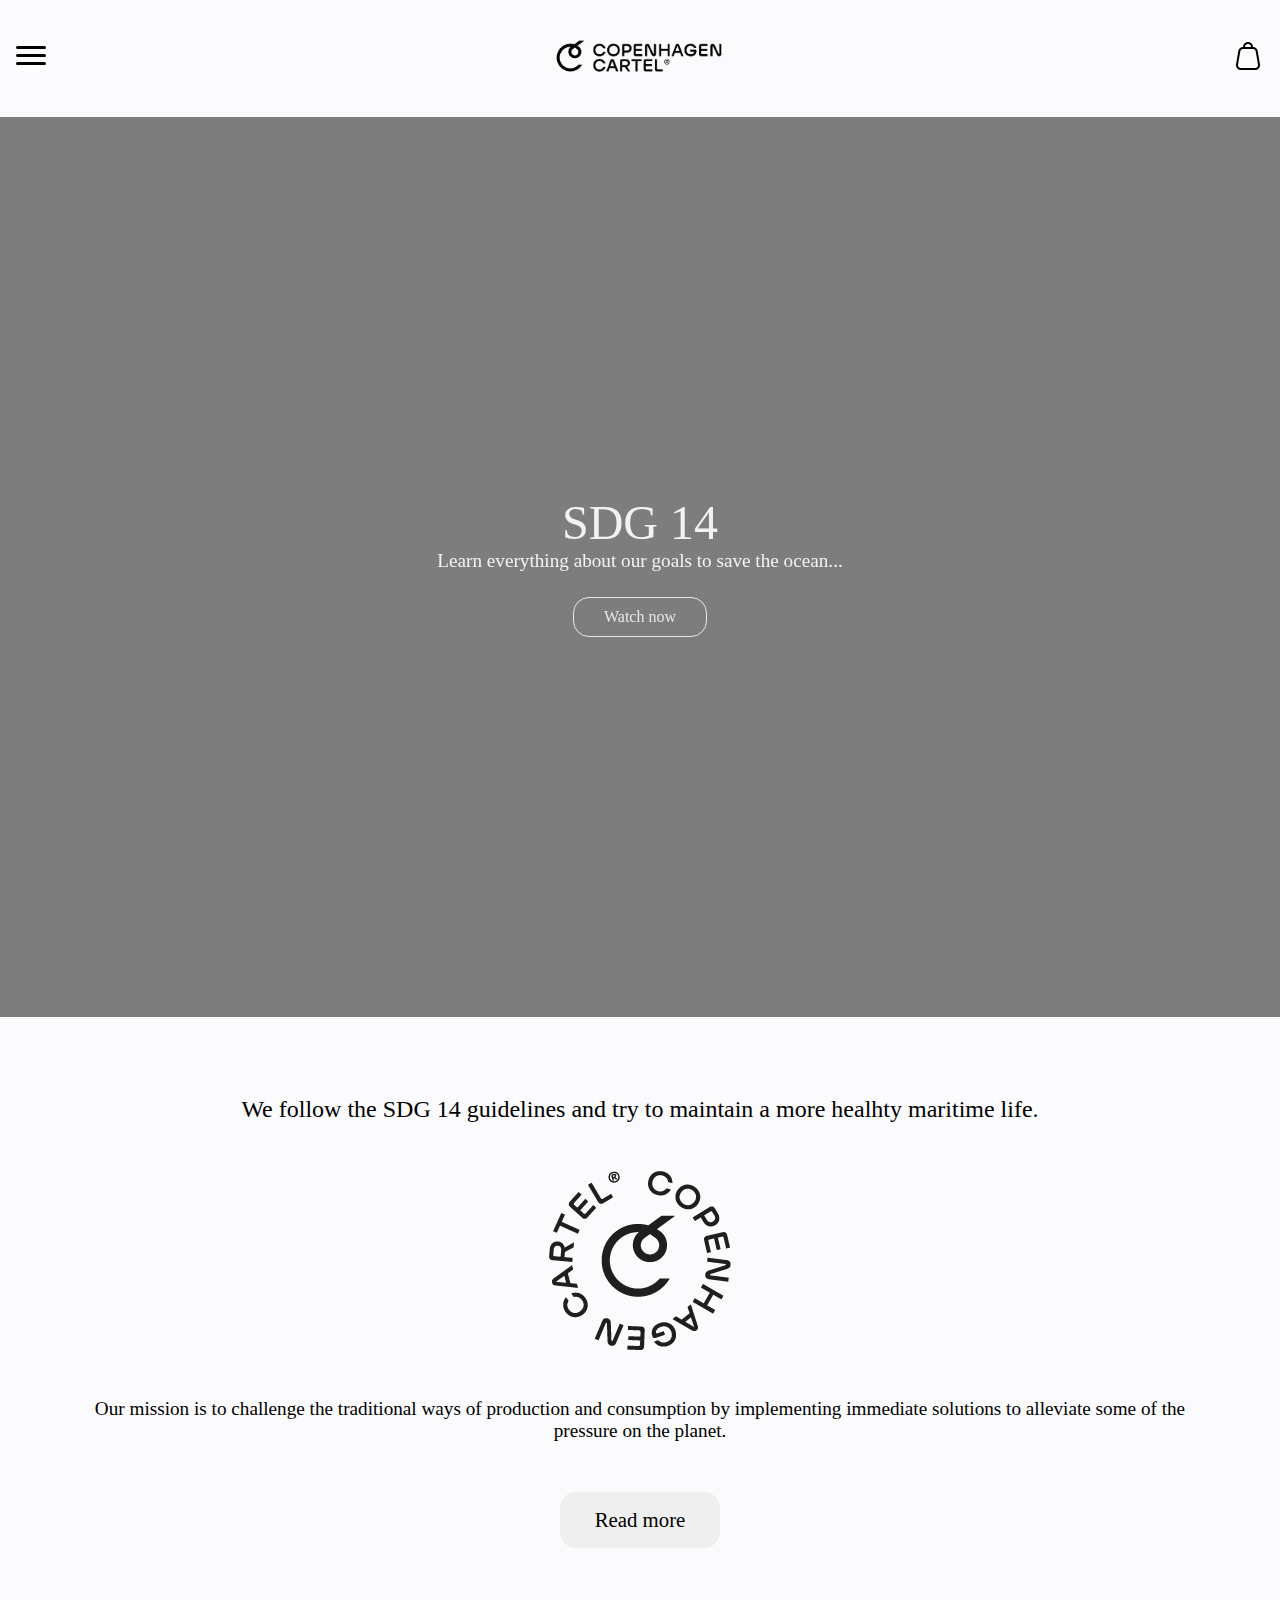
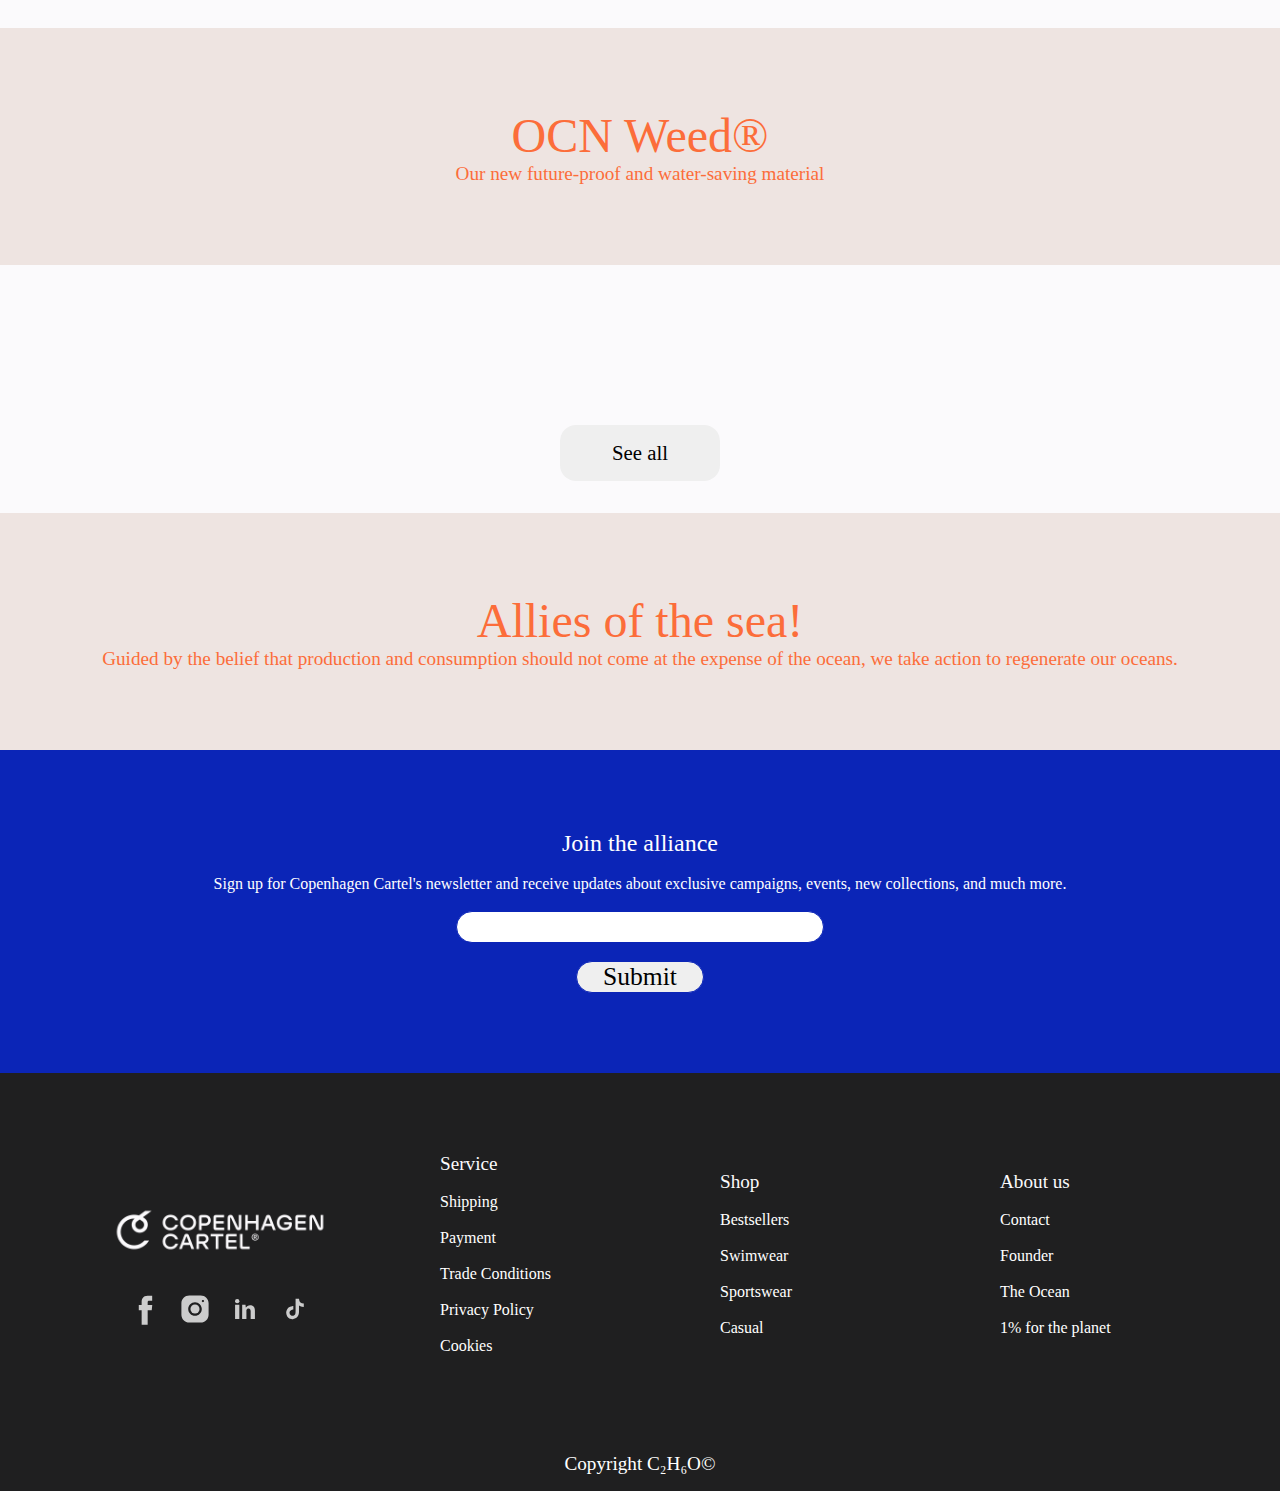
==== index.html @ 1cf54e75 "First commit, welcome back" ====
<!DOCTYPE html>
<html lang="en">

<head>
    <meta charset="UTF-8">
    <meta http-equiv="X-UA-Compatible" content="IE=edge">
    <meta name="viewport" content="width=device-width, initial-scale=1.0">
    <link rel="stylesheet" href="stylesheet.css">
    <link rel="icon" href="assets/CC_logo_round_InkBlack.png">
    <title>Copenhagen Cartel / Campaign</title>
</head>

<body>

    <header class="header">
        <section>
            <nav role="navigation">
                <div id="menuToggle"> <input id="burgermenu" type="checkbox" /> <input type="checkbox"
                        id="burgermenu" />
                    <span></span>
                    <span></span> <span></span>
                    <ul class="menu">
                        <div class="wrap-collabsible menu-heading"> <input id="collapsible1" class="toggle"
                                type="checkbox" /> <label for="collapsible1" class="lbl-toggle">Swimwear</label>
                            <div class="collapsible-content">
                                <div class="content-inner"> <a class="menu-subing" href="">
                                        <li>Categories</li>
                                    </a> <a class="menu-subing" href="">
                                        <li>Collections</li>
                                    </a>
                                </div>
                            </div>
                        </div>
                        <div class="wrap-collabsible menu-heading"> <input id="collapsible2" class="toggle"
                                type="checkbox" /> <label for="collapsible2" class="lbl-toggle">Sportswear</label>
                            <div class="collapsible-content">
                                <div class="content-inner"> <a class="menu-subing" href="">
                                        <li>Categories</li>
                                    </a> <a class="menu-subing" href="">
                                        <li>Collections</li>
                                    </a> </div>
                            </div>
                        </div>
                        <div class="wrap-collabsible menu-heading"> <input id="collapsible3" class="toggle"
                                type="checkbox" /> <label for="collapsible3" class="lbl-toggle">About Us</label>
                            <div class="collapsible-content">
                                <div class="content-inner"> <a class="menu-subing" href="">
                                        <li>Categories</li>
                                    </a> <a class="menu-subing" href="">
                                        <li>Collections</li>
                                    </a> </div>
                            </div>
                        </div>
                        <div class="wrap-collabsible menu-heading"> <input id="collapsible4" class="toggle"
                                type="checkbox" /> <label for="collapsible4" class="lbl-toggle">Responsibility</label>
                            <div class="collapsible-content">
                                <div class="content-inner"> <a class="menu-subing" href="">
                                        <li>Categories</li>
                                    </a> <a class="menu-subing" href="">
                                        <li>Collections</li>
                                    </a> </div>
                            </div>
                        </div>
                    </ul>
                </div>
            </nav>
        </section>
        <section>
            <a href="index.html" class="logo"> <img src="assets/CC_horizontal_Logo@2x.png" alt="xd" /></a>
        </section>
        <section>
            <a href="index.html" class="cart"> <img src="assets/cart.png" alt="xd" /></a>
        </section>
    </header>


    <main>
        <section class="showcase">
            <div class="video-container">
                <video src="assets/vid-trim.mp4" autoplay muted loop></video>
            </div>
            <div class="content">
                <h1>SDG 14</h1>
                <h3>Learn everything about our goals to save the ocean...</h3>
                <a target="_blank" href="https://www.youtube.com/watch?v=trytLAUUUfE&ab_channel=GabrielKrawietz"
                    class="btn">Watch
                    now</a>
            </div>
        </section>



        <section class="intro-text">
            <h2>We follow the SDG 14 guidelines and try to maintain a more healhty maritime life.</h2>
            <img src="assets/CC_logo_round_InkBlack.png" alt="">
            <h3>Our mission is to challenge the traditional ways of production and consumption by implementing
                immediate
                solutions to alleviate some of the pressure on the planet. </h3>
            <br>
            <a href=""><button>Read more</button></a>
        </section>

        <section class="ocean-weed">
            <h1>OCN Weed®</h1>
            <h3>Our new future-proof and water-saving material</h3>
        </section>

        <section class="product-feed">
            <template>
                <a class="goto" href="">
                    <div class="product">
                        <h2></h2>
                        <h3></h3>
                        <br>
                        <img src="" alt="">
                        <br>
                        <h3>Price:</h3>
                        <p class="price"></p>
                        <br>
                        <h3>Color:</h3>
                        <p class="colors"></p>
                        <br>
                        <h3>Stock:</h3>
                        <p class="stock"></p>
                        <br>
                        <p class="details"></p>
                        <br>
                    </div>
                </a>
            </template>
        </section>

        <section class="goto-product-list">
            <a href="product-list.html"><button>See all</button></a>
        </section>

        <section class="statement">
            <h1>Allies of the sea!</h1>
            <h3>Guided by the belief that production and consumption should not come at the expense of the ocean, we
                take
                action to regenerate our oceans.</h3>
        </section>

        <!-- <section class="testimonies">
            <div>
                <h3>Slow down</h3>
                <br>
                <p>When you move, shop and spend too fast, you end up buying things you don't really need. But not this
                    year! You have the whole month to shop with a 20% discount, so you have time to think about what you
                    buy.</p>
            </div>
            <div>
                <h3>Avoid abundance</h3>
                <br>
                <p>To further minimize your risk of unnecessary purchases and to prevent excess products from ending up
                    in landfills, we've limited the number of styles you can buy during Slowvember.</p>
            </div>
            <div>
                <h3>Give back</h3>
                <br>
                <p>As always, you save a baby sea turtle every time you buy one of our products. At Copenhagen Cartel,
                    we slow down and give back 365 days a year - read more about how we do it here.</p>
            </div>
        </section> -->



        <section class="newsletter-signup">
            <h2>Join the alliance</h2>
            <br>
            <p>Sign up for Copenhagen Cartel's newsletter and receive updates
                about exclusive campaigns, events, new collections, and much more.</p>
            <br>
            <form action="">
                <input type="email" id="email" name="email">
                <br>
                <br>
                <input type="submit">
            </form>
        </section>



    </main>



    <footer>
        <section class="first-footer">
            <div class="footer-logo">
                <img src="assets/CC_logo_horizontal_FoamWhite@2x.png" alt="">
            </div>
            <div class="social-footer">
                <div class="footer-social-link">
                    <a href=""> <img src="assets/facebook-logo.svg" alt="xd"></a>
                    <a href=""><img src="assets/instagram-logo.svg" alt="xd"> </a>
                    <a href=""> <img src="assets/linkedin-logo.svg" alt="xd"> </a>
                    <a href=""> <img src="assets/tik-tok-logo.svg" alt="xd"></a>
                </div>
            </div>
        </section>
        <section class="footer-menu">
            <h3>Service</h3>
            <a href="product-list.html">
                <p>Shipping</p>
            </a>
            <a href="">
                <p>Payment</p>
            </a>
            <a href="">
                <p>Trade Conditions</p>
            </a>
            <a href="">
                <p>Privacy Policy</p>
            </a>
            <a href="">
                <p>Cookies</p>
            </a>
        </section>
        <section class="footer-menu">
            <h3>Shop</h3>
            <a href="">
                <p>Bestsellers</p>
            </a>
            <a href="">
                <p>Swimwear</p>
            </a>

            <a href="">
                <p>Sportswear</p>
            </a>
            <a href="">
                <p>Casual</p>
            </a>
        </section>
        <section class="footer-menu">
            <h3>About us</h3>
            <a href="">
                <p>Contact</p>
            </a>
            <a href="">
                <p>Founder</p>
            </a>
            <a href="">
                <p>The Ocean</p>
            </a>
            <a href="">
                <p>1% for the planet</p>
            </a>
        </section>
    </footer>

    <h3 class="copyright">Copyright C₂H₆O©</h3>

</body>
<script src="index.js"></script>

</html>
---- stylesheet.css ----
* {
  margin: 0;
  box-sizing: border-box;
  font-family: "satoshi";
  font-weight: 400;
  font-style: normal;
}

.copyright {
  text-align: center;
  background-color: #1f1f20;
  color: #ffffff;
  padding-bottom: 1rem;
}

body {
  background-color: #fbfafc;
}

h1 {
  font-family: "brice";
  font-size: 3rem;
}

h2 {
  font-family: "brice";
  font-size: 1.5rem;
}

h3 {
  font-family: "satoshi";
  font-size: 1.2rem;
}

p {
  font-family: "satoshi";
  font-size: 1rem;
}

/* Full Screen Video */

.showcase {
  height: 100vh;
  display: flex;
  align-items: center;
  justify-content: center;
  text-align: center;
  color: #ffffff;
}

.video-container {
  position: absolute;
  top: 13%;
  left: 0;
  width: 100%;
  height: 100%;
  overflow: hidden;
}

.video-container video {
  min-width: 100%;
  min-height: 100%;
  position: absolute;
  top: 50%;
  left: 50%;
  transform: translate(-50%, -50%);
  object-fit: cover;
}

.video-container:after {
  content: "";
  z-index: 10;
  height: 100%;
  width: 100%;
  top: 0;
  left: 0;
  background: rgba(0, 0, 0, 0.5);
  position: absolute;
}

.content {
  z-index: 15;
  padding: 2rem;
  opacity: 0.9;
}

.btn {
  display: inline-block;
  padding: 10px 30px;
  background: var(--primary-color);
  color: #ffffff;
  border-radius: 1rem;
  border: solid #fff 1px;
  margin-top: 25px;
  opacity: 0.9;
}

.btn:hover {
  scale: 1.01;
}

/* General CSS */

.intro-text {
  padding: 5rem;
  display: flex;
  flex-direction: column;
  justify-content: center;
  align-items: center;
  text-align: center;
}

.intro-text a {
  padding-top: 2rem;
}

footer {
  padding: 5rem;
  background-color: #1f1f20;
  color: #fbfafc;
  display: grid;
  grid-template-columns: repeat(4, 1fr);
  align-items: center;
}

.footer-menu {
  padding-left: 5rem;
}

.footer-menu a {
  padding: 0.1rem;
  color: #ffffff;
}

.footer-menu a:hover {
  color: #fc6d3a;
}

@media screen and (max-width: 1000px) {
  footer {
    grid-template-columns: repeat(1, 1fr);
    text-align: center;
  }
  .footer-menu {
    padding-left: 0rem;
  }
}

footer .footer-logo img {
  max-height: 100px;
}

.first-footer {
  text-align: center;
}

.footer-social-link {
  display: flex;
  justify-content: center;
  align-items: center;
  padding-bottom: 0.5rem;
}

.footer-social-link a img {
  height: 50px;
  padding: 0.5rem;
  filter: brightness(0) invert(0.8);
}

.footer-social-link a img:hover {
  height: 50px;
  padding: 0.5rem;
  filter: brightness(0) invert(1);
}

.ocean-weed {
  text-align: center;
  background-color: #eee4e1;
  color: #fc6d3a;
  padding: 5rem;
}

.statement {
  color: #fc6d3a;
  background-color: #eee4e1;
  padding: 5rem;
  text-align: center;
}

.testimonies {
  display: grid;
  grid-template-columns: repeat(3, 1fr);
  grid-gap: 2rem;
  padding: 2rem;
  padding-bottom: 3rem;
}
.testimonies div {
  padding: 5rem;
  text-align: center;
  background-color: #d7e4f2;
  color: #1f1f20;
}

@media screen and (max-width: 1000px) {
  .testimonies {
    display: grid;
    grid-template-columns: repeat(1, 1fr);
    grid-gap: 2rem;
    padding: 2rem;
  }
  .testimonies div {
    padding: 4rem;
    text-align: center;
    background-color: #d7e4f2;
    color: #1f1f20;
  }
}

.newsletter-signup {
  display: flex;
  flex-direction: column;
  justify-content: center;
  align-items: center;
  text-align: center;
  background-color: #0b25b7;
  color: #ffffff;
  padding: 5rem;
}

.newsletter-signup form input {
  justify-content: center;
  align-items: center;
  font-family: "satoshi";
  padding: 0 1.6rem;
  border: 0.1rem solid #0b25b7;
  border-radius: 1rem;
  margin: 0;
  font-size: 1.6rem;
  outline: none;
}

.product-feed {
  background-color: #fbfafc;
  display: grid;
  justify-content: center;
  grid-gap: 2rem;
  padding: 5rem;
  grid-template-columns: repeat(auto-fit, minmax(22em, 1fr));
}

.product {
  display: flex;
  flex-direction: column;
  justify-content: center;
  align-items: center;
  text-align: center;
  padding: 2rem;
  background-color: #eee4e1;
  border-radius: 1rem;
  color: #fc6d3a;
}

.product-single {
  display: grid;
  justify-content: center;
  align-items: center;
  grid-template-columns: repeat(2, 1fr);
  grid-gap: 2rem;
  padding: 2rem;
  background-color: #eee4e1;
  border-radius: 1rem;
  color: #fc6d3a;
}

.product-single img {
  border-radius: 0.5rem;
  max-width: 30rem;
}

.product-single .details {
  max-width: 55%;
}

@media screen and (max-width: 1200px) {
  .product-single {
    display: grid;
    justify-content: center;
    align-items: center;
    justify-content: center;
    align-items: center;
    text-align: center;
    grid-template-columns: repeat(1, 1fr);
    padding: 2rem;
    background-color: #eee4e1;
    border-radius: 1rem;
    color: #fc6d3a;
  }
  .product-single .details {
    max-width: 100%;
  }
}

.product img {
  border-radius: 0.5rem;
  max-width: 15rem;
}

.goto:hover {
  opacity: 0.8;
  transition: 0.5s;
}

.goto-product-list {
  display: flex;
  justify-content: center;
  align-items: center;
  padding-bottom: 2rem;
}

button {
  padding: 1rem;
  width: 10rem;
  font-size: 1.3rem;
  display: inline-flex;
  justify-content: center;
  align-items: center;
  cursor: pointer;
  text-decoration: none;
  border: none;
  border-radius: 1rem;
}

input {
  cursor: pointer;
}

a {
  text-decoration: none;
}

button:hover {
  background-color: #fc6d3a;
}

/* Header */

.header {
  display: flex;
  flex-direction: row;
  justify-content: space-between;
  align-items: center;
  width: 100%;
  background-color: #fbfafc;
  z-index: 5;
  padding: 1rem;
}
.header .logo {
  z-index: 5;
}
.header .logo img {
  max-height: 5em;
}
.header .cart {
  z-index: 5;
}
.header .cart img {
  max-height: 2em;
}

#menuToggle {
  display: block;
}
#menuToggle a {
  text-decoration: none;
  color: black;
  transition: color 0.2s ease;
}
#menuToggle input {
  display: block;
  width: 30px;
  height: 25px;
  position: absolute;
  cursor: pointer;
  opacity: 0;
  z-index: 100;
}
#menuToggle span {
  display: block;
  width: 30px;
  height: 3px;
  margin-bottom: 5px;
  position: relative;
  background: black;
  border-radius: 3px;
  z-index: 100;
  transform-origin: 4px 0px;
  transition: transform 0.5s cubic-bezier(0.77, 0.2, 0.05, 1);
}
#menuToggle span:first-child {
  transform-origin: 0% 0%;
}
#menuToggle span:nth-last-child(2) {
  transform-origin: 0% 100%;
}
#menuToggle input:checked ~ span {
  opacity: 1;
  transform: rotate(45deg) translate(-2px, -1px);
  background: #000000;
}
#menuToggle input:checked ~ span:nth-last-child(3) {
  opacity: 0;
  transform: rotate(0deg) scale(0.2, 0.2);
}
#menuToggle input:checked ~ span:nth-last-child(2) {
  transform: rotate(-45deg) translate(0, -1px);
}
.menu {
  position: absolute;
  width: 110vw;
  min-height: 500%;
  margin: -150px 0 0 -50px;
  padding: 2rem;
  padding-top: 10rem;
  background: #fbfafc;
  list-style-type: none;
  transform-origin: 0% 0%;
  transform: translate(-100%, 0);
  transition: transform 0.5s ease-in-out;
  z-index: 20;
}
@media screen and (max-width: 800px) {
  .menu {
    position: absolute;
    width: 110vw;
    min-height: 500%;
    margin: -130px 0 0 -50px;
    padding: 2rem;
    padding-top: 10rem;
    background: #fbfafc;
    list-style-type: none;
    transform-origin: 0% 0%;
    transform: translate(-100%, 0);
    transition: transform 0.5s ease-in-out;
    z-index: 20;
  }
}
.menu .menu-heading {
  font-size: 1em;
  padding-bottom: 1em;
}
.menu .menu-subing {
  font-size: 1em;
}
.menu .menu-subing li {
  padding: 1em;
  font-size: 1em;
}
.menu .menu-subing li:hover {
  transition: transform 200ms ease-in;
  transform: translateY(-2px);
  cursor: pointer;
  color: #fc6d3a;
}
#menuToggle input:checked ~ ul {
  transform: none;
}

/* Collapsible menu point  */
input[type="checkbox"] {
  display: none;
}
.wrap-collabsible {
  margin: 1rem 1rem;
}
.lbl-toggle {
  display: block;
  padding: 0.5rem;
  cursor: pointer;
  transition: all 0.5s ease-in-out;
}
.lbl-toggle::before {
  content: " ";
  display: inline-block;
  border-top: 5px solid transparent;
  border-bottom: 5px solid transparent;
  border-left: 5px solid currentColor;
  vertical-align: middle;
  margin-right: 1rem;
  transform: translateY(-2px);
  transition: transform 0.2s ease-out;
}
.toggle:checked + .lbl-toggle::before {
  transform: rotate(90deg) translateX(-3px);
}
.collapsible-content {
  max-height: 0px;
  overflow: hidden;
  transition: max-height 0.25s ease-in-out;
}
.toggle:checked + .lbl-toggle + .collapsible-content {
  max-height: 100vh;
}
.toggle:checked + .lbl-toggle {
  border-bottom-right-radius: 0;
  border-bottom-left-radius: 0;
}
.collapsible-content p {
  margin-bottom: 0;
}
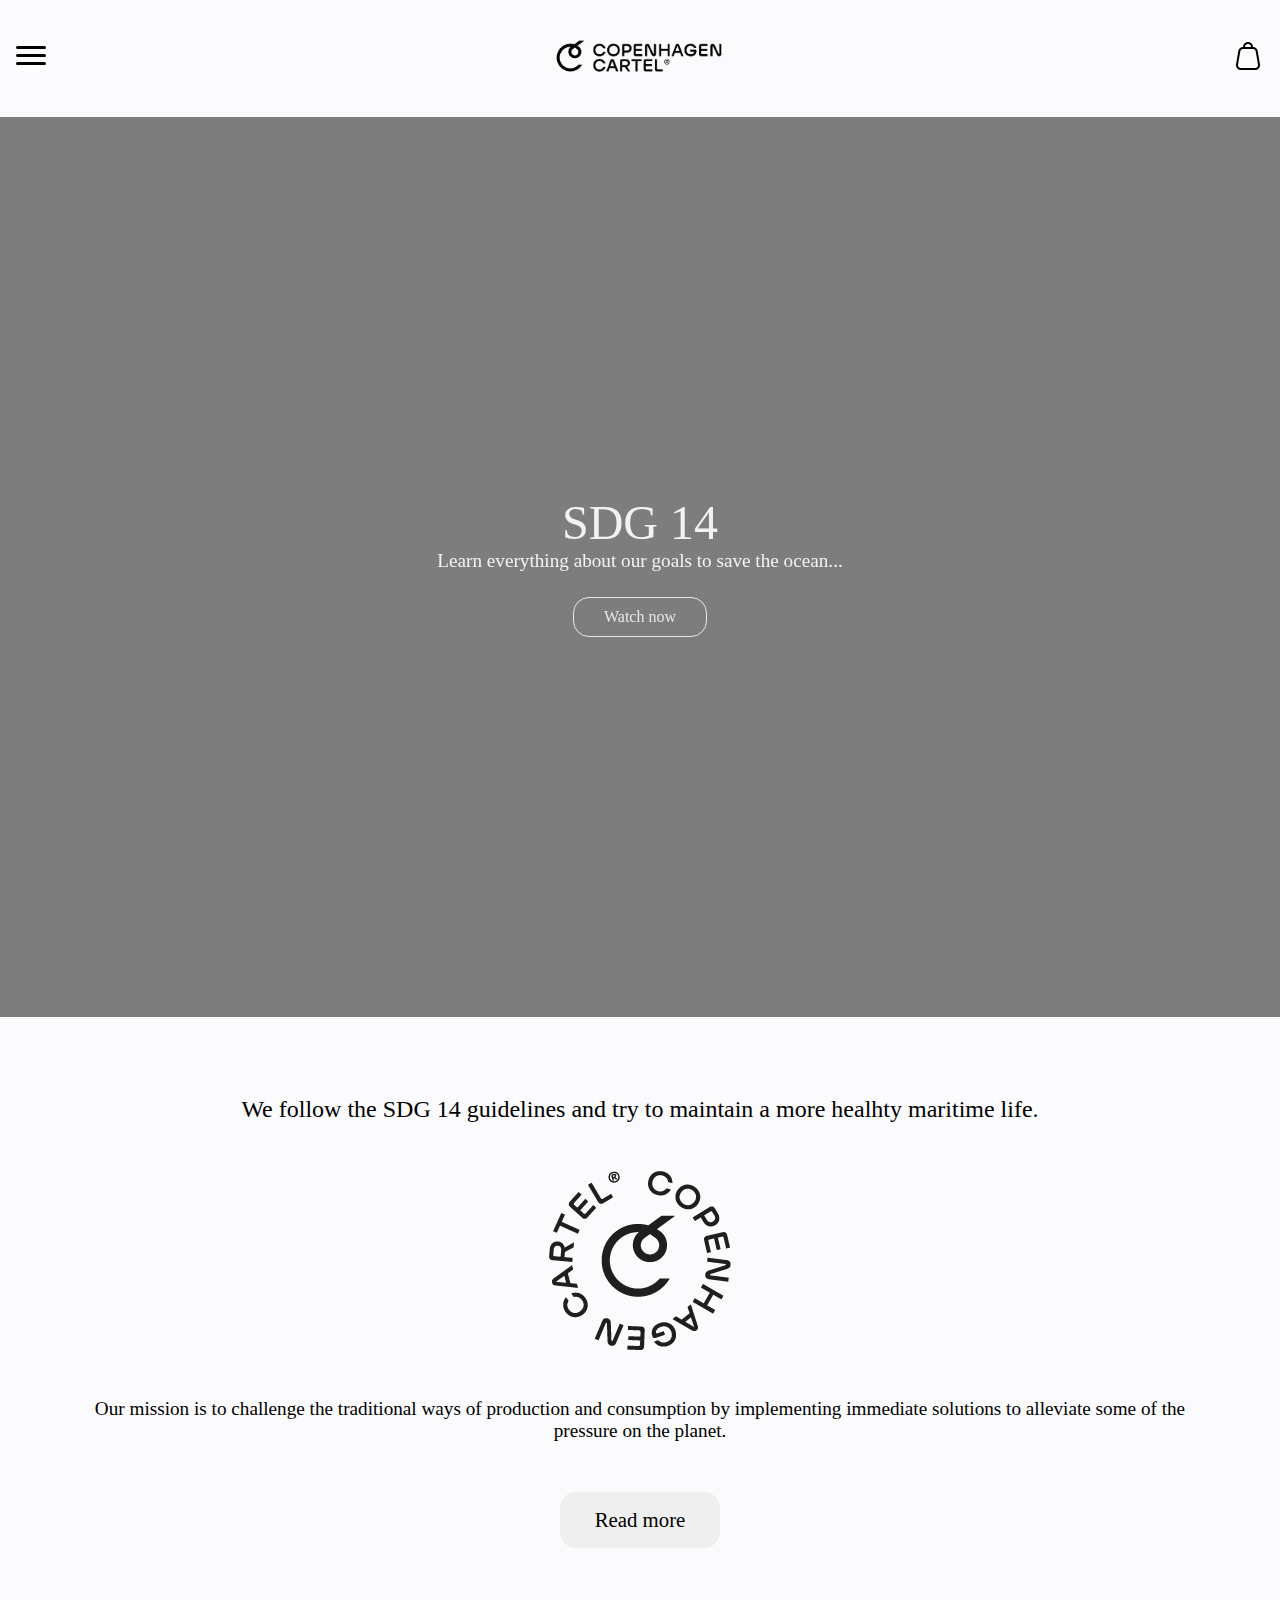
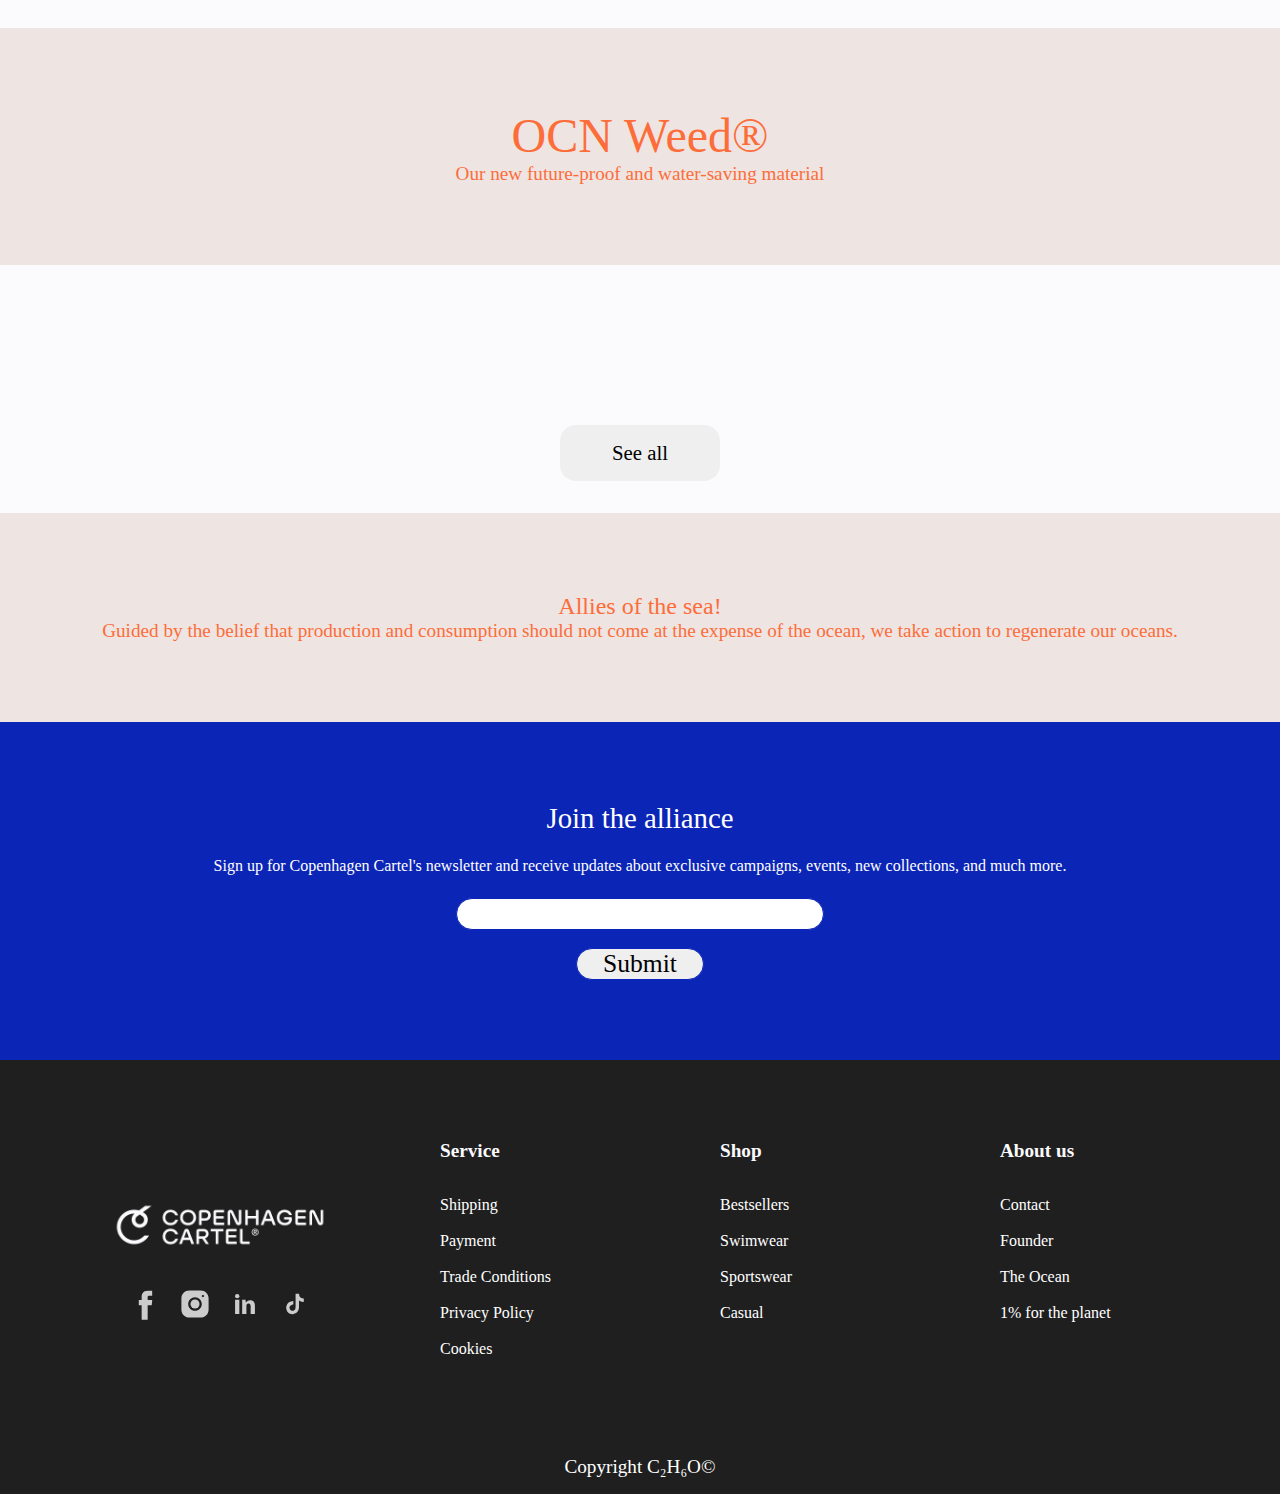
==== commit 026de71f: "newsletter-signup section styling" ====
--- a/index.html
+++ b/index.html
@@ -1,147 +1,173 @@
 <!DOCTYPE html>
 <html lang="en">
-
-<head>
-    <meta charset="UTF-8">
-    <meta http-equiv="X-UA-Compatible" content="IE=edge">
-    <meta name="viewport" content="width=device-width, initial-scale=1.0">
-    <link rel="stylesheet" href="stylesheet.css">
-    <link rel="icon" href="assets/CC_logo_round_InkBlack.png">
+  <head>
+    <meta charset="UTF-8" />
+    <meta http-equiv="X-UA-Compatible" content="IE=edge" />
+    <meta name="viewport" content="width=device-width, initial-scale=1.0" />
+    <link rel="stylesheet" href="stylesheet.css" />
+    <link rel="icon" href="assets/CC_logo_round_InkBlack.png" />
     <title>Copenhagen Cartel / Campaign</title>
-</head>
-
-<body>
-
+  </head>
+
+  <body>
     <header class="header">
-        <section>
-            <nav role="navigation">
-                <div id="menuToggle"> <input id="burgermenu" type="checkbox" /> <input type="checkbox"
-                        id="burgermenu" />
-                    <span></span>
-                    <span></span> <span></span>
-                    <ul class="menu">
-                        <div class="wrap-collabsible menu-heading"> <input id="collapsible1" class="toggle"
-                                type="checkbox" /> <label for="collapsible1" class="lbl-toggle">Swimwear</label>
-                            <div class="collapsible-content">
-                                <div class="content-inner"> <a class="menu-subing" href="">
-                                        <li>Categories</li>
-                                    </a> <a class="menu-subing" href="">
-                                        <li>Collections</li>
-                                    </a>
-                                </div>
-                            </div>
-                        </div>
-                        <div class="wrap-collabsible menu-heading"> <input id="collapsible2" class="toggle"
-                                type="checkbox" /> <label for="collapsible2" class="lbl-toggle">Sportswear</label>
-                            <div class="collapsible-content">
-                                <div class="content-inner"> <a class="menu-subing" href="">
-                                        <li>Categories</li>
-                                    </a> <a class="menu-subing" href="">
-                                        <li>Collections</li>
-                                    </a> </div>
-                            </div>
-                        </div>
-                        <div class="wrap-collabsible menu-heading"> <input id="collapsible3" class="toggle"
-                                type="checkbox" /> <label for="collapsible3" class="lbl-toggle">About Us</label>
-                            <div class="collapsible-content">
-                                <div class="content-inner"> <a class="menu-subing" href="">
-                                        <li>Categories</li>
-                                    </a> <a class="menu-subing" href="">
-                                        <li>Collections</li>
-                                    </a> </div>
-                            </div>
-                        </div>
-                        <div class="wrap-collabsible menu-heading"> <input id="collapsible4" class="toggle"
-                                type="checkbox" /> <label for="collapsible4" class="lbl-toggle">Responsibility</label>
-                            <div class="collapsible-content">
-                                <div class="content-inner"> <a class="menu-subing" href="">
-                                        <li>Categories</li>
-                                    </a> <a class="menu-subing" href="">
-                                        <li>Collections</li>
-                                    </a> </div>
-                            </div>
-                        </div>
-                    </ul>
-                </div>
-            </nav>
-        </section>
-        <section>
-            <a href="index.html" class="logo"> <img src="assets/CC_horizontal_Logo@2x.png" alt="xd" /></a>
-        </section>
-        <section>
-            <a href="index.html" class="cart"> <img src="assets/cart.png" alt="xd" /></a>
-        </section>
+      <section>
+        <nav role="navigation">
+          <div id="menuToggle">
+            <input id="burgermenu" type="checkbox" />
+            <input type="checkbox" id="burgermenu" />
+            <span></span>
+            <span></span> <span></span>
+            <ul class="menu">
+              <div class="wrap-collabsible menu-heading">
+                <input id="collapsible1" class="toggle" type="checkbox" />
+                <label for="collapsible1" class="lbl-toggle">Swimwear</label>
+                <div class="collapsible-content">
+                  <div class="content-inner">
+                    <a class="menu-subing" href="">
+                      <li>Categories</li>
+                    </a>
+                    <a class="menu-subing" href="">
+                      <li>Collections</li>
+                    </a>
+                  </div>
+                </div>
+              </div>
+              <div class="wrap-collabsible menu-heading">
+                <input id="collapsible2" class="toggle" type="checkbox" />
+                <label for="collapsible2" class="lbl-toggle">Sportswear</label>
+                <div class="collapsible-content">
+                  <div class="content-inner">
+                    <a class="menu-subing" href="">
+                      <li>Categories</li>
+                    </a>
+                    <a class="menu-subing" href="">
+                      <li>Collections</li>
+                    </a>
+                  </div>
+                </div>
+              </div>
+              <div class="wrap-collabsible menu-heading">
+                <input id="collapsible3" class="toggle" type="checkbox" />
+                <label for="collapsible3" class="lbl-toggle">About Us</label>
+                <div class="collapsible-content">
+                  <div class="content-inner">
+                    <a class="menu-subing" href="">
+                      <li>Categories</li>
+                    </a>
+                    <a class="menu-subing" href="">
+                      <li>Collections</li>
+                    </a>
+                  </div>
+                </div>
+              </div>
+              <div class="wrap-collabsible menu-heading">
+                <input id="collapsible4" class="toggle" type="checkbox" />
+                <label for="collapsible4" class="lbl-toggle"
+                  >Responsibility</label
+                >
+                <div class="collapsible-content">
+                  <div class="content-inner">
+                    <a class="menu-subing" href="">
+                      <li>Categories</li>
+                    </a>
+                    <a class="menu-subing" href="">
+                      <li>Collections</li>
+                    </a>
+                  </div>
+                </div>
+              </div>
+            </ul>
+          </div>
+        </nav>
+      </section>
+      <section>
+        <a href="index.html" class="logo">
+          <img src="assets/CC_horizontal_Logo@2x.png" alt="xd"
+        /></a>
+      </section>
+      <section>
+        <a href="index.html" class="cart">
+          <img src="assets/cart.png" alt="xd"
+        /></a>
+      </section>
     </header>
 
-
     <main>
-        <section class="showcase">
-            <div class="video-container">
-                <video src="assets/vid-trim.mp4" autoplay muted loop></video>
-            </div>
-            <div class="content">
-                <h1>SDG 14</h1>
-                <h3>Learn everything about our goals to save the ocean...</h3>
-                <a target="_blank" href="https://www.youtube.com/watch?v=trytLAUUUfE&ab_channel=GabrielKrawietz"
-                    class="btn">Watch
-                    now</a>
-            </div>
-        </section>
-
-
-
-        <section class="intro-text">
-            <h2>We follow the SDG 14 guidelines and try to maintain a more healhty maritime life.</h2>
-            <img src="assets/CC_logo_round_InkBlack.png" alt="">
-            <h3>Our mission is to challenge the traditional ways of production and consumption by implementing
-                immediate
-                solutions to alleviate some of the pressure on the planet. </h3>
-            <br>
-            <a href=""><button>Read more</button></a>
-        </section>
-
-        <section class="ocean-weed">
-            <h1>OCN Weed®</h1>
-            <h3>Our new future-proof and water-saving material</h3>
-        </section>
-
-        <section class="product-feed">
-            <template>
-                <a class="goto" href="">
-                    <div class="product">
-                        <h2></h2>
-                        <h3></h3>
-                        <br>
-                        <img src="" alt="">
-                        <br>
-                        <h3>Price:</h3>
-                        <p class="price"></p>
-                        <br>
-                        <h3>Color:</h3>
-                        <p class="colors"></p>
-                        <br>
-                        <h3>Stock:</h3>
-                        <p class="stock"></p>
-                        <br>
-                        <p class="details"></p>
-                        <br>
-                    </div>
-                </a>
-            </template>
-        </section>
-
-        <section class="goto-product-list">
-            <a href="product-list.html"><button>See all</button></a>
-        </section>
-
-        <section class="statement">
-            <h1>Allies of the sea!</h1>
-            <h3>Guided by the belief that production and consumption should not come at the expense of the ocean, we
-                take
-                action to regenerate our oceans.</h3>
-        </section>
-
-        <!-- <section class="testimonies">
+      <section class="showcase">
+        <div class="video-container">
+          <video src="assets/vid-trim.mp4" autoplay muted loop></video>
+        </div>
+        <div class="content">
+          <h1>SDG 14</h1>
+          <h3>Learn everything about our goals to save the ocean...</h3>
+          <a
+            target="_blank"
+            href="https://www.youtube.com/watch?v=trytLAUUUfE&ab_channel=GabrielKrawietz"
+            class="btn"
+            >Watch now</a
+          >
+        </div>
+      </section>
+
+      <section class="intro-text">
+        <h2>
+          We follow the SDG 14 guidelines and try to maintain a more healhty
+          maritime life.
+        </h2>
+        <img src="assets/CC_logo_round_InkBlack.png" alt="" />
+        <h3>
+          Our mission is to challenge the traditional ways of production and
+          consumption by implementing immediate solutions to alleviate some of
+          the pressure on the planet.
+        </h3>
+        <br />
+        <a href=""><button>Read more</button></a>
+      </section>
+
+      <section class="ocean-weed">
+        <h1>OCN Weed®</h1>
+        <h3>Our new future-proof and water-saving material</h3>
+      </section>
+
+      <section class="product-feed">
+        <template>
+          <a class="goto" href="">
+            <div class="product">
+              <h2></h2>
+              <h3></h3>
+              <br />
+              <img src="" alt="" />
+              <br />
+              <h3>Price:</h3>
+              <p class="price"></p>
+              <br />
+              <h3>Color:</h3>
+              <p class="colors"></p>
+              <br />
+              <h3>Stock:</h3>
+              <p class="stock"></p>
+              <br />
+              <p class="details"></p>
+              <br />
+            </div>
+          </a>
+        </template>
+      </section>
+
+      <section class="goto-product-list">
+        <a href="product-list.html"><button>See all</button></a>
+      </section>
+
+      <section class="statement">
+        <h2>Allies of the sea!</h2>
+        <h3>
+          Guided by the belief that production and consumption should not come
+          at the expense of the ocean, we take action to regenerate our oceans.
+        </h3>
+      </section>
+
+      <!-- <section class="testimonies">
             <div>
                 <h3>Slow down</h3>
                 <br>
@@ -163,96 +189,88 @@
             </div>
         </section> -->
 
-
-
-        <section class="newsletter-signup">
-            <h2>Join the alliance</h2>
-            <br>
-            <p>Sign up for Copenhagen Cartel's newsletter and receive updates
-                about exclusive campaigns, events, new collections, and much more.</p>
-            <br>
-            <form action="">
-                <input type="email" id="email" name="email">
-                <br>
-                <br>
-                <input type="submit">
-            </form>
-        </section>
-
-
-
+      <section class="newsletter-signup">
+        <h2>Join the alliance</h2>
+        <p>
+          Sign up for Copenhagen Cartel's newsletter and receive updates about
+          exclusive campaigns, events, new collections, and much more.
+        </p>
+
+        <form action="">
+          <input type="email" id="email" name="email" />
+          <br />
+          <br />
+          <input type="submit" />
+        </form>
+      </section>
     </main>
 
-
-
     <footer>
-        <section class="first-footer">
-            <div class="footer-logo">
-                <img src="assets/CC_logo_horizontal_FoamWhite@2x.png" alt="">
-            </div>
-            <div class="social-footer">
-                <div class="footer-social-link">
-                    <a href=""> <img src="assets/facebook-logo.svg" alt="xd"></a>
-                    <a href=""><img src="assets/instagram-logo.svg" alt="xd"> </a>
-                    <a href=""> <img src="assets/linkedin-logo.svg" alt="xd"> </a>
-                    <a href=""> <img src="assets/tik-tok-logo.svg" alt="xd"></a>
-                </div>
-            </div>
-        </section>
-        <section class="footer-menu">
-            <h3>Service</h3>
-            <a href="product-list.html">
-                <p>Shipping</p>
-            </a>
-            <a href="">
-                <p>Payment</p>
-            </a>
-            <a href="">
-                <p>Trade Conditions</p>
-            </a>
-            <a href="">
-                <p>Privacy Policy</p>
-            </a>
-            <a href="">
-                <p>Cookies</p>
-            </a>
-        </section>
-        <section class="footer-menu">
-            <h3>Shop</h3>
-            <a href="">
-                <p>Bestsellers</p>
-            </a>
-            <a href="">
-                <p>Swimwear</p>
-            </a>
-
-            <a href="">
-                <p>Sportswear</p>
-            </a>
-            <a href="">
-                <p>Casual</p>
-            </a>
-        </section>
-        <section class="footer-menu">
-            <h3>About us</h3>
-            <a href="">
-                <p>Contact</p>
-            </a>
-            <a href="">
-                <p>Founder</p>
-            </a>
-            <a href="">
-                <p>The Ocean</p>
-            </a>
-            <a href="">
-                <p>1% for the planet</p>
-            </a>
-        </section>
+      <section class="first-footer">
+        <div class="footer-logo">
+          <img src="assets/CC_logo_horizontal_FoamWhite@2x.png" alt="" />
+        </div>
+        <div class="social-footer">
+          <div class="footer-social-link">
+            <a href=""> <img src="assets/facebook-logo.svg" alt="xd" /></a>
+            <a href=""><img src="assets/instagram-logo.svg" alt="xd" /> </a>
+            <a href=""> <img src="assets/linkedin-logo.svg" alt="xd" /> </a>
+            <a href=""> <img src="assets/tik-tok-logo.svg" alt="xd" /></a>
+          </div>
+        </div>
+      </section>
+      <section class="footer-menu">
+        <h3>Service</h3>
+        <a href="product-list.html">
+          <p>Shipping</p>
+        </a>
+        <a href="">
+          <p>Payment</p>
+        </a>
+        <a href="">
+          <p>Trade Conditions</p>
+        </a>
+        <a href="">
+          <p>Privacy Policy</p>
+        </a>
+        <a href="">
+          <p>Cookies</p>
+        </a>
+      </section>
+      <section class="footer-menu">
+        <h3>Shop</h3>
+        <a href="">
+          <p>Bestsellers</p>
+        </a>
+        <a href="">
+          <p>Swimwear</p>
+        </a>
+
+        <a href="">
+          <p>Sportswear</p>
+        </a>
+        <a href="">
+          <p>Casual</p>
+        </a>
+      </section>
+      <section class="footer-menu">
+        <h3>About us</h3>
+        <a href="">
+          <p>Contact</p>
+        </a>
+        <a href="">
+          <p>Founder</p>
+        </a>
+        <a href="">
+          <p>The Ocean</p>
+        </a>
+        <a href="">
+          <p>1% for the planet</p>
+        </a>
+      </section>
     </footer>
 
     <h3 class="copyright">Copyright C₂H₆O©</h3>
-
-</body>
-<script src="index.js"></script>
-
-</html>+  </body>
+  <script src="index.js"></script>
+</html>
--- a/stylesheet.css
+++ b/stylesheet.css
@@ -120,7 +120,7 @@
   color: #fbfafc;
   display: grid;
   grid-template-columns: repeat(4, 1fr);
-  align-items: center;
+  align-items: flex-start;
 }
 
 .footer-menu {
@@ -146,12 +146,18 @@
   }
 }
 
+.footer-menu h3 {
+  padding-bottom: 1rem;
+  font-weight: 800;
+}
+
 footer .footer-logo img {
   max-height: 100px;
 }
 
 .first-footer {
   text-align: center;
+  align-self: center;
 }
 
 .footer-social-link {
@@ -225,6 +231,14 @@
   background-color: #0b25b7;
   color: #ffffff;
   padding: 5rem;
+}
+
+.newsletter-signup h2 {
+  font-size: 1.8rem;
+}
+
+.newsletter-signup p {
+  padding: 1.4rem 0;
 }
 
 .newsletter-signup form input {
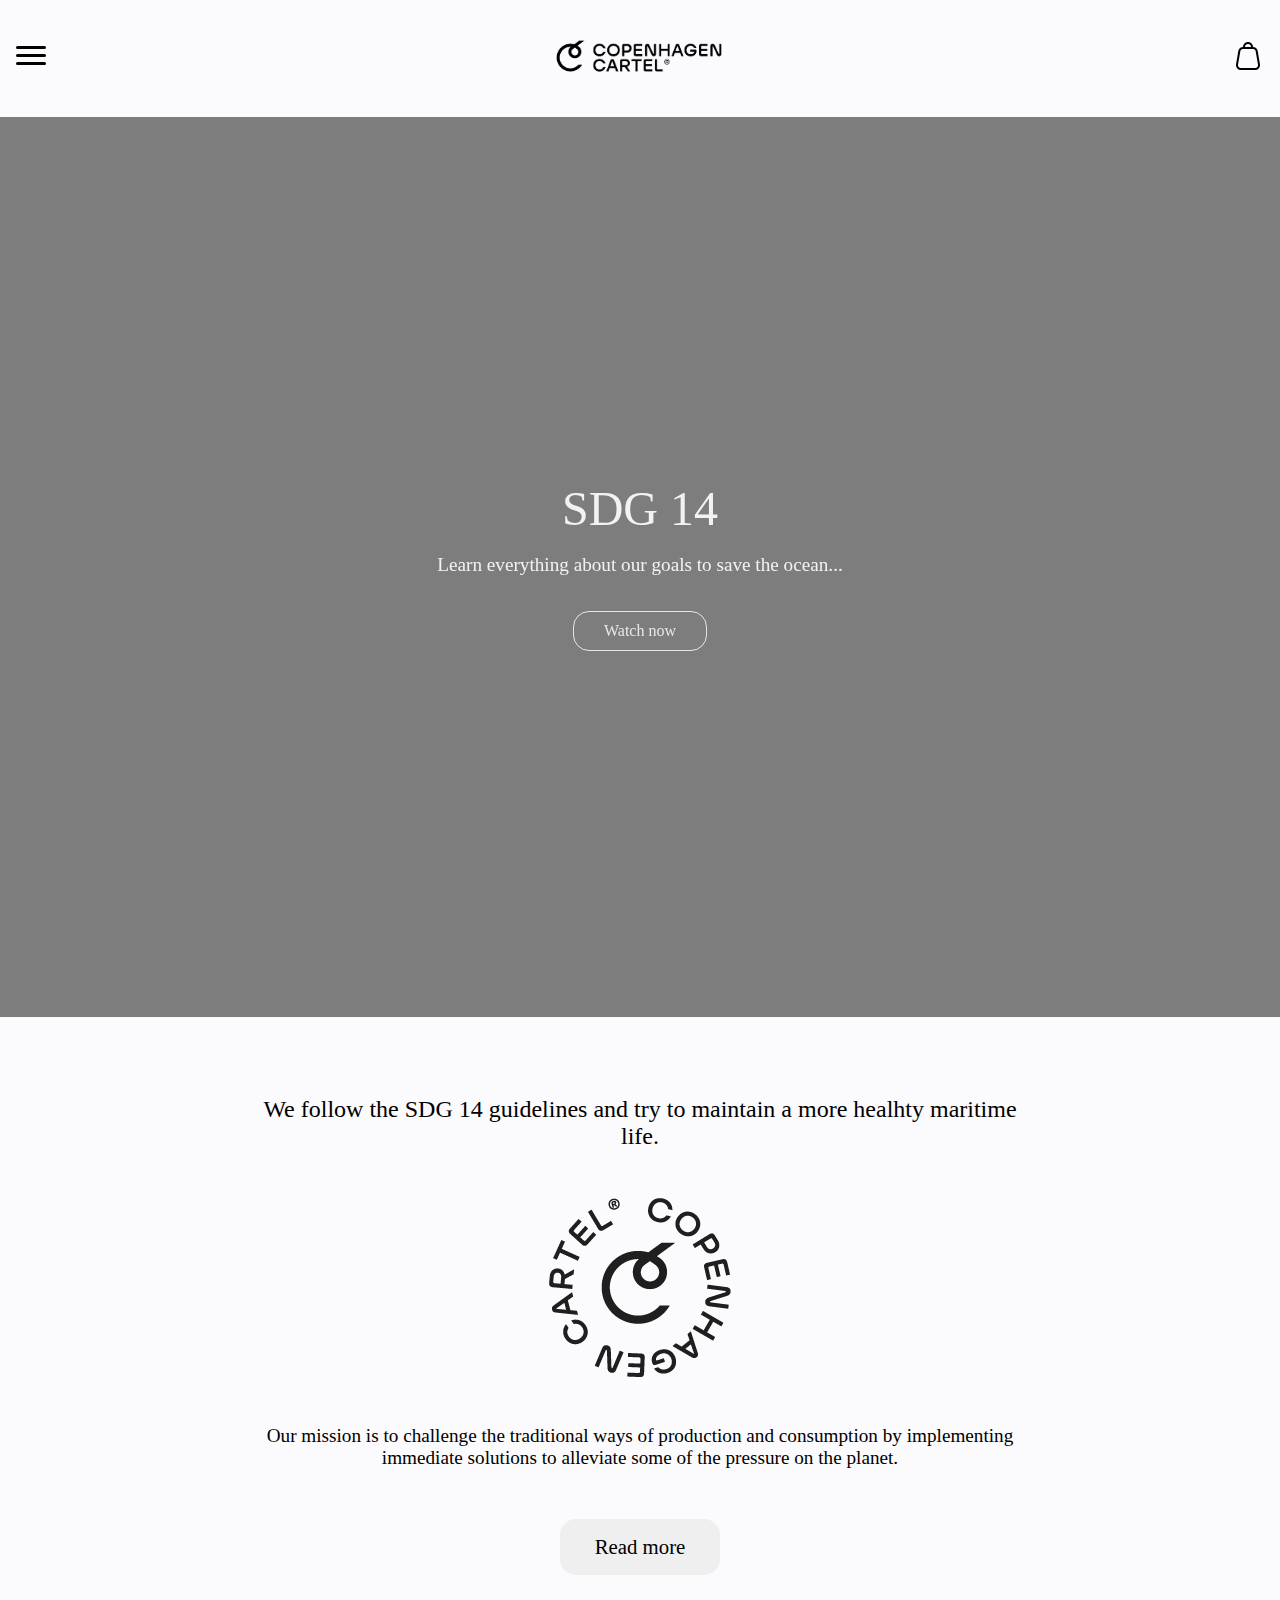
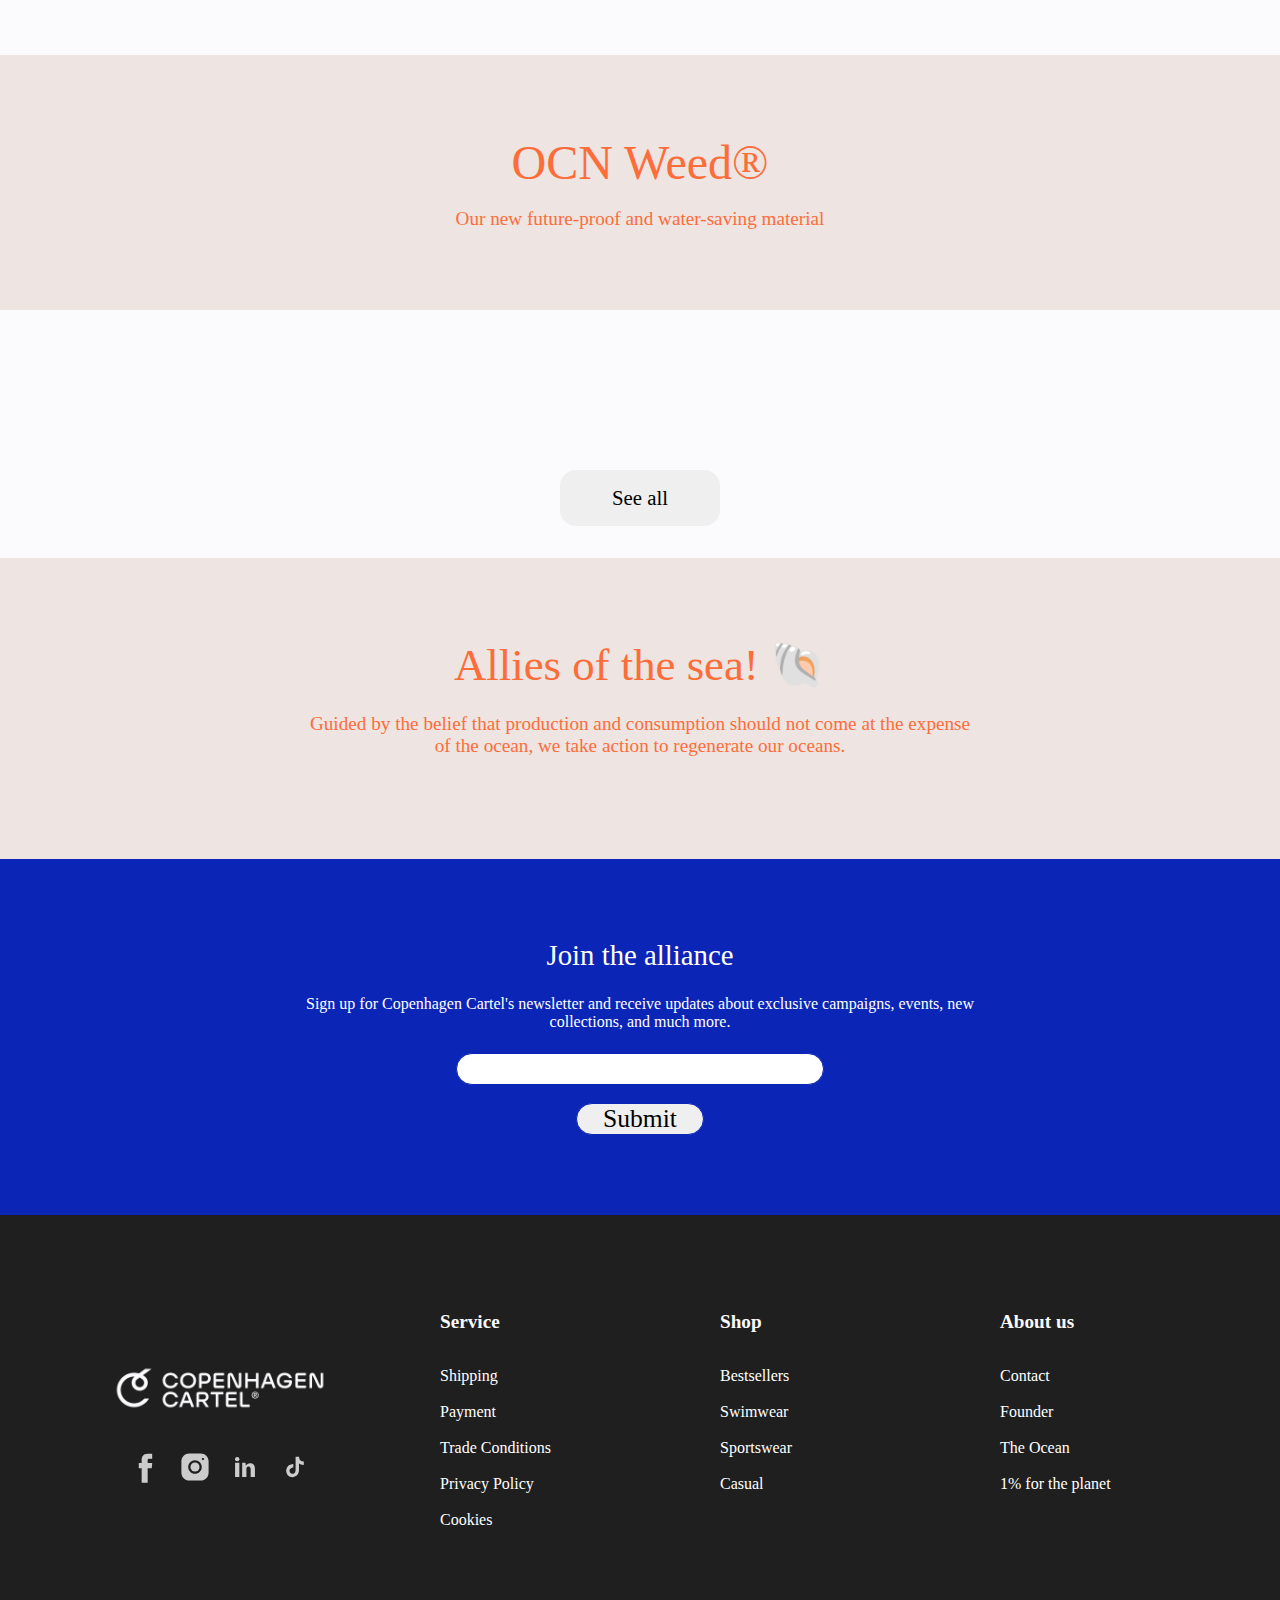
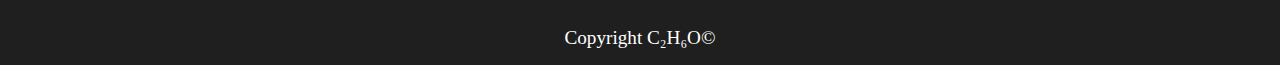
==== commit ae34638c: "styled the item card, some core changes in js" ====
--- a/index.html
+++ b/index.html
@@ -111,12 +111,12 @@
       </section>
 
       <section class="intro-text">
-        <h2>
+        <h2 class="it-style">
           We follow the SDG 14 guidelines and try to maintain a more healhty
           maritime life.
         </h2>
         <img src="assets/CC_logo_round_InkBlack.png" alt="" />
-        <h3>
+        <h3 class="it-style">
           Our mission is to challenge the traditional ways of production and
           consumption by implementing immediate solutions to alleviate some of
           the pressure on the planet.
@@ -134,22 +134,15 @@
         <template>
           <a class="goto" href="">
             <div class="product">
-              <h2></h2>
-              <h3></h3>
-              <br />
+              <h2 class="productname"></h2>
+
               <img src="" alt="" />
-              <br />
-              <h3>Price:</h3>
-              <p class="price"></p>
-              <br />
-              <h3>Color:</h3>
-              <p class="colors"></p>
-              <br />
-              <h3>Stock:</h3>
-              <p class="stock"></p>
-              <br />
-              <p class="details"></p>
-              <br />
+              <p class="price">Price:<span></span></p>
+              <div class="colour">
+                Colours:
+                <ul></ul>
+              </div>
+              <p class="inStock">In Stock: <span></span></p>
             </div>
           </a>
         </template>
--- a/stylesheet.css
+++ b/stylesheet.css
@@ -84,6 +84,10 @@
   opacity: 0.9;
 }
 
+.content h1 {
+  padding-bottom: 1.1rem;
+}
+
 .btn {
   display: inline-block;
   padding: 10px 30px;
@@ -91,7 +95,7 @@
   color: #ffffff;
   border-radius: 1rem;
   border: solid #fff 1px;
-  margin-top: 25px;
+  margin-top: 35px;
   opacity: 0.9;
 }
 
@@ -113,6 +117,21 @@
 .intro-text a {
   padding-top: 2rem;
 }
+
+.it-style {
+  width: 70%;
+}
+
+@media screen and (max-width: 1000px) {
+  /* .intro-text {
+    padding: 3rem;
+  } */
+  .it-style {
+    width: auto;
+  }
+}
+
+/*footer*/
 
 footer {
   padding: 5rem;
@@ -147,7 +166,7 @@
 }
 
 .footer-menu h3 {
-  padding-bottom: 1rem;
+  padding: 1rem 0;
   font-weight: 800;
 }
 
@@ -186,11 +205,43 @@
   padding: 5rem;
 }
 
+.ocean-weed h1 {
+  padding-bottom: 1.1rem;
+}
+
+/*allies of the sea*/
+
 .statement {
+  display: flex;
+  flex-direction: column;
+  justify-content: center;
+  align-items: center;
+  text-align: center;
   color: #fc6d3a;
   background-color: #eee4e1;
   padding: 5rem;
-  text-align: center;
+}
+
+.statement h2 {
+  font-size: 2.8rem;
+}
+
+.statement h2::after {
+  content: " 🐚";
+}
+
+.statement h3 {
+  width: 60%;
+  padding: 1.4rem 0;
+}
+
+@media screen and (max-width: 1000px) {
+  .statement h2 {
+    font-size: 2rem;
+  }
+  .statement h3 {
+    width: auto;
+  }
 }
 
 .testimonies {
@@ -222,6 +273,7 @@
   }
 }
 
+/*Join the alliance*/
 .newsletter-signup {
   display: flex;
   flex-direction: column;
@@ -238,7 +290,8 @@
 }
 
 .newsletter-signup p {
-  padding: 1.4rem 0;
+  width: 60%;
+  padding: 1.4rem 0rem;
 }
 
 .newsletter-signup form input {
@@ -253,6 +306,15 @@
   outline: none;
 }
 
+@media screen and (max-width: 1000px) {
+  .newsletter-signup h2 {
+    font-size: 1.5rem;
+  }
+  .newsletter-signup p {
+    width: auto;
+  }
+}
+
 .product-feed {
   background-color: #fbfafc;
   display: grid;
@@ -268,10 +330,22 @@
   justify-content: center;
   align-items: center;
   text-align: center;
-  padding: 2rem;
+  padding: 1.5rem;
   background-color: #eee4e1;
   border-radius: 1rem;
   color: #fc6d3a;
+}
+
+.productname {
+  font-family: "brice";
+  padding: 1rem 0;
+  align-self: baseline;
+}
+
+.price,
+.colour,
+.inStock {
+  align-self: baseline;
 }
 
 .product-single {
@@ -293,6 +367,47 @@
 
 .product-single .details {
   max-width: 55%;
+}
+
+/*--------------------------Monika PRODUCT CARD EDITS-------------------------------*/
+
+/* monika: PRICE */
+
+.price {
+  padding: 0.5rem 0;
+}
+
+.price span {
+  padding-left: 0.5rem;
+}
+/* monika: STOCK */
+
+.inStock {
+  padding: 0.5rem 0;
+}
+
+.inStock span {
+  padding-left: 0.5rem;
+}
+
+/* monika: COLORS */
+.colour {
+  display: flex;
+  padding: 0.5rem 0;
+}
+
+ul {
+  list-style-type: none;
+  display: flex;
+  gap: 0.5rem;
+  padding-left: 0.5rem;
+}
+
+.colour li {
+  width: 1.2rem;
+  height: 1.2rem;
+  border-radius: 50%;
+  border: 0.1px solid transparent;
 }
 
 @media screen and (max-width: 1200px) {
@@ -315,8 +430,12 @@
 }
 
 .product img {
-  border-radius: 0.5rem;
-  max-width: 15rem;
+  border-radius: 10%;
+  /* border-radius: 0.5rem; */
+  /* max-width: 15rem; */
+  max-width: -webkit-fill-available;
+  /* padding: 0.5rem; */
+  order: -1;
 }
 
 .goto:hover {
@@ -342,6 +461,7 @@
   text-decoration: none;
   border: none;
   border-radius: 1rem;
+  transition-duration: 0.5s;
 }
 
 input {
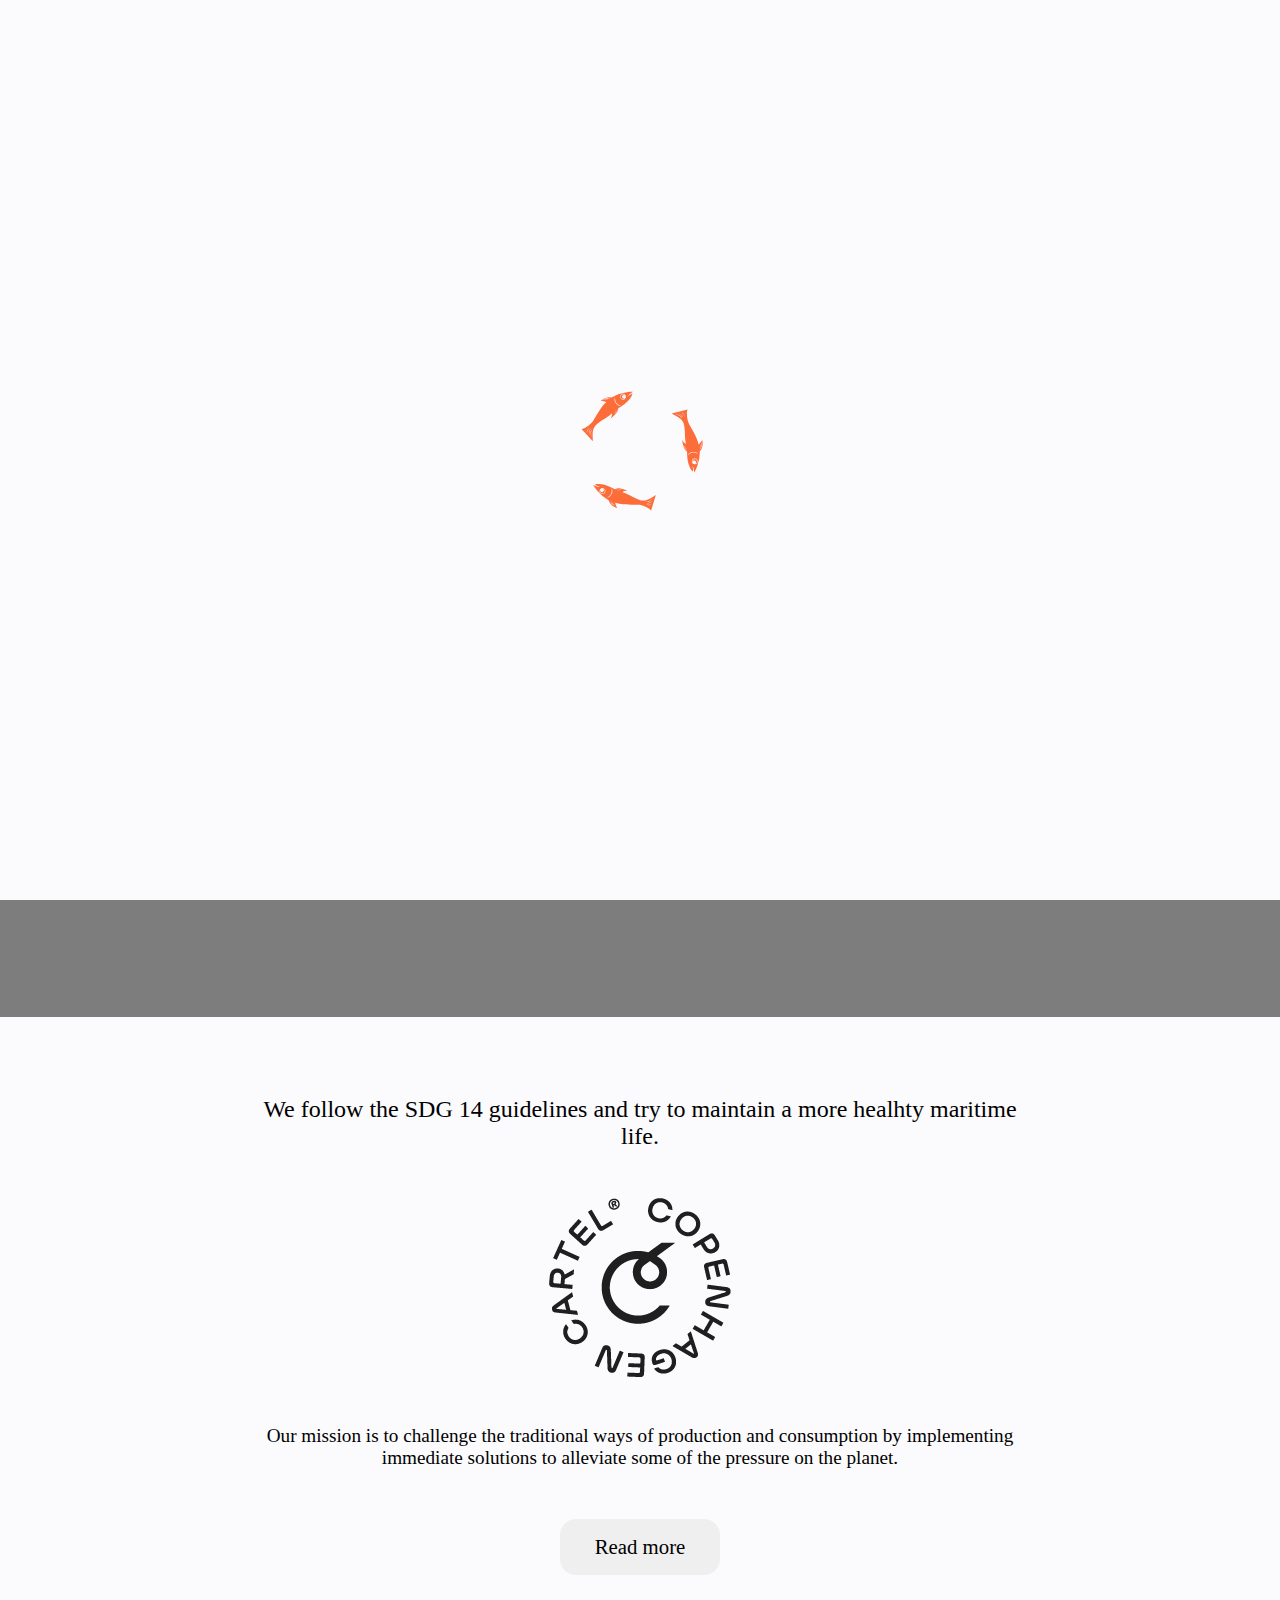
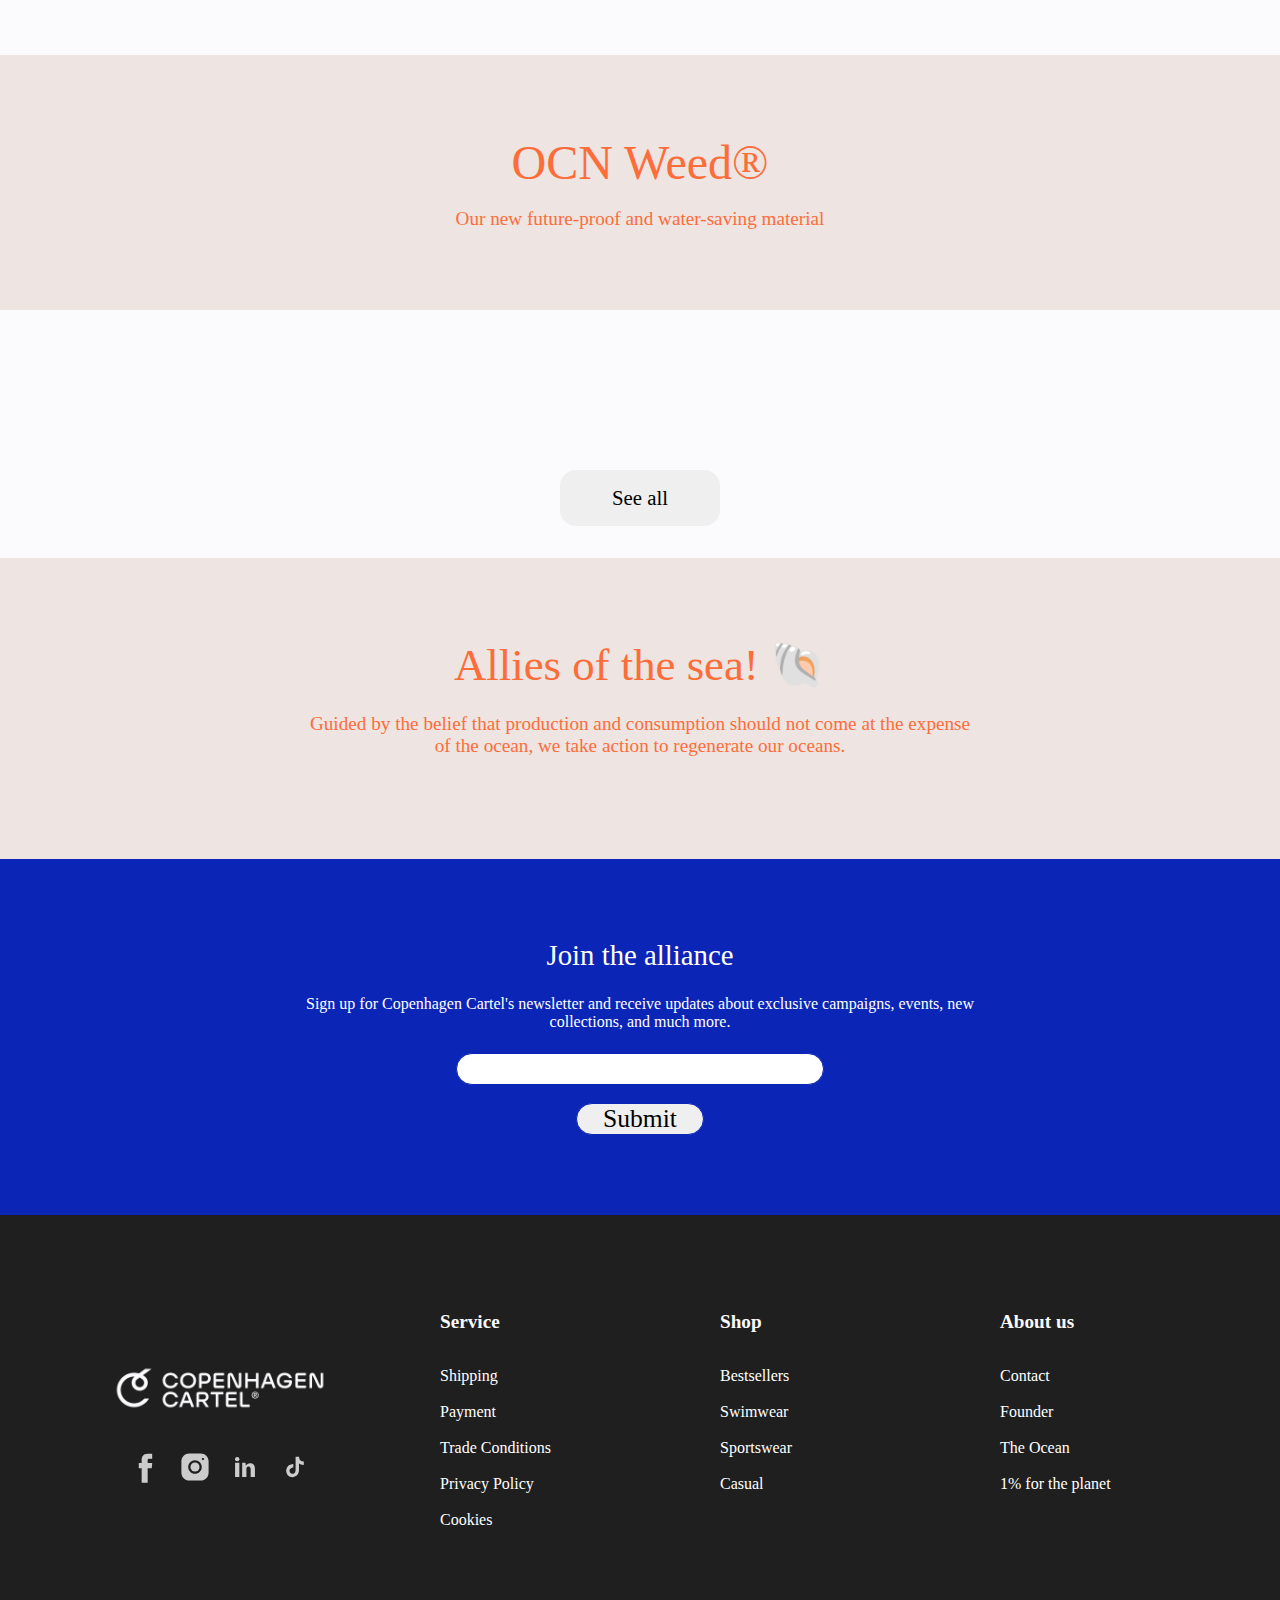
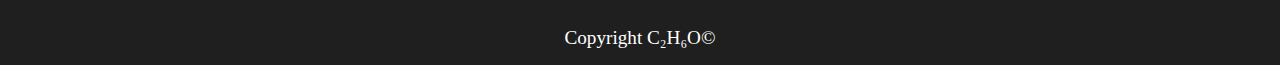
==== commit 4d57a5f1: "wuhu" ====
--- a/index.html
+++ b/index.html
@@ -1,166 +1,162 @@
 <!DOCTYPE html>
 <html lang="en">
-  <head>
+
+<head>
     <meta charset="UTF-8" />
     <meta http-equiv="X-UA-Compatible" content="IE=edge" />
     <meta name="viewport" content="width=device-width, initial-scale=1.0" />
     <link rel="stylesheet" href="stylesheet.css" />
     <link rel="icon" href="assets/CC_logo_round_InkBlack.png" />
     <title>Copenhagen Cartel / Campaign</title>
-  </head>
-
-  <body>
+</head>
+
+<div class="preloader"></div>
+
+<body>
+    </div>
     <header class="header">
-      <section>
-        <nav role="navigation">
-          <div id="menuToggle">
-            <input id="burgermenu" type="checkbox" />
-            <input type="checkbox" id="burgermenu" />
-            <span></span>
-            <span></span> <span></span>
-            <ul class="menu">
-              <div class="wrap-collabsible menu-heading">
-                <input id="collapsible1" class="toggle" type="checkbox" />
-                <label for="collapsible1" class="lbl-toggle">Swimwear</label>
-                <div class="collapsible-content">
-                  <div class="content-inner">
-                    <a class="menu-subing" href="">
-                      <li>Categories</li>
-                    </a>
-                    <a class="menu-subing" href="">
-                      <li>Collections</li>
-                    </a>
-                  </div>
+        <section>
+            <nav role="navigation">
+                <div id="menuToggle">
+                    <input id="burgermenu" type="checkbox" />
+                    <input type="checkbox" id="burgermenu" />
+                    <span></span>
+                    <span></span> <span></span>
+                    <ul class="menu">
+                        <div class="wrap-collabsible menu-heading">
+                            <input id="collapsible1" class="toggle" type="checkbox" />
+                            <label for="collapsible1" class="lbl-toggle">Swimwear</label>
+                            <div class="collapsible-content">
+                                <div class="content-inner">
+                                    <a class="menu-subing" href="">
+                                        <li>Categories</li>
+                                    </a>
+                                    <a class="menu-subing" href="">
+                                        <li>Collections</li>
+                                    </a>
+                                </div>
+                            </div>
+                        </div>
+                        <div class="wrap-collabsible menu-heading">
+                            <input id="collapsible2" class="toggle" type="checkbox" />
+                            <label for="collapsible2" class="lbl-toggle">Sportswear</label>
+                            <div class="collapsible-content">
+                                <div class="content-inner">
+                                    <a class="menu-subing" href="">
+                                        <li>Categories</li>
+                                    </a>
+                                    <a class="menu-subing" href="">
+                                        <li>Collections</li>
+                                    </a>
+                                </div>
+                            </div>
+                        </div>
+                        <div class="wrap-collabsible menu-heading">
+                            <input id="collapsible3" class="toggle" type="checkbox" />
+                            <label for="collapsible3" class="lbl-toggle">About Us</label>
+                            <div class="collapsible-content">
+                                <div class="content-inner">
+                                    <a class="menu-subing" href="">
+                                        <li>Categories</li>
+                                    </a>
+                                    <a class="menu-subing" href="">
+                                        <li>Collections</li>
+                                    </a>
+                                </div>
+                            </div>
+                        </div>
+                        <div class="wrap-collabsible menu-heading">
+                            <input id="collapsible4" class="toggle" type="checkbox" />
+                            <label for="collapsible4" class="lbl-toggle">Responsibility</label>
+                            <div class="collapsible-content">
+                                <div class="content-inner">
+                                    <a class="menu-subing" href="">
+                                        <li>Categories</li>
+                                    </a>
+                                    <a class="menu-subing" href="">
+                                        <li>Collections</li>
+                                    </a>
+                                </div>
+                            </div>
+                        </div>
+                    </ul>
                 </div>
-              </div>
-              <div class="wrap-collabsible menu-heading">
-                <input id="collapsible2" class="toggle" type="checkbox" />
-                <label for="collapsible2" class="lbl-toggle">Sportswear</label>
-                <div class="collapsible-content">
-                  <div class="content-inner">
-                    <a class="menu-subing" href="">
-                      <li>Categories</li>
-                    </a>
-                    <a class="menu-subing" href="">
-                      <li>Collections</li>
-                    </a>
-                  </div>
-                </div>
-              </div>
-              <div class="wrap-collabsible menu-heading">
-                <input id="collapsible3" class="toggle" type="checkbox" />
-                <label for="collapsible3" class="lbl-toggle">About Us</label>
-                <div class="collapsible-content">
-                  <div class="content-inner">
-                    <a class="menu-subing" href="">
-                      <li>Categories</li>
-                    </a>
-                    <a class="menu-subing" href="">
-                      <li>Collections</li>
-                    </a>
-                  </div>
-                </div>
-              </div>
-              <div class="wrap-collabsible menu-heading">
-                <input id="collapsible4" class="toggle" type="checkbox" />
-                <label for="collapsible4" class="lbl-toggle"
-                  >Responsibility</label
-                >
-                <div class="collapsible-content">
-                  <div class="content-inner">
-                    <a class="menu-subing" href="">
-                      <li>Categories</li>
-                    </a>
-                    <a class="menu-subing" href="">
-                      <li>Collections</li>
-                    </a>
-                  </div>
-                </div>
-              </div>
-            </ul>
-          </div>
-        </nav>
-      </section>
-      <section>
-        <a href="index.html" class="logo">
-          <img src="assets/CC_horizontal_Logo@2x.png" alt="xd"
-        /></a>
-      </section>
-      <section>
-        <a href="index.html" class="cart">
-          <img src="assets/cart.png" alt="xd"
-        /></a>
-      </section>
+            </nav>
+        </section>
+        <section>
+            <a href="index.html" class="logo">
+                <img src="assets/CC_horizontal_Logo@2x.png" alt="xd" /></a>
+        </section>
+        <section>
+            <a href="index.html" class="cart">
+                <img src="assets/cart.png" alt="xd" /></a>
+        </section>
     </header>
 
     <main>
-      <section class="showcase">
-        <div class="video-container">
-          <video src="assets/vid-trim.mp4" autoplay muted loop></video>
-        </div>
-        <div class="content">
-          <h1>SDG 14</h1>
-          <h3>Learn everything about our goals to save the ocean...</h3>
-          <a
-            target="_blank"
-            href="https://www.youtube.com/watch?v=trytLAUUUfE&ab_channel=GabrielKrawietz"
-            class="btn"
-            >Watch now</a
-          >
-        </div>
-      </section>
-
-      <section class="intro-text">
-        <h2 class="it-style">
-          We follow the SDG 14 guidelines and try to maintain a more healhty
-          maritime life.
-        </h2>
-        <img src="assets/CC_logo_round_InkBlack.png" alt="" />
-        <h3 class="it-style">
-          Our mission is to challenge the traditional ways of production and
-          consumption by implementing immediate solutions to alleviate some of
-          the pressure on the planet.
-        </h3>
-        <br />
-        <a href=""><button>Read more</button></a>
-      </section>
-
-      <section class="ocean-weed">
-        <h1>OCN Weed®</h1>
-        <h3>Our new future-proof and water-saving material</h3>
-      </section>
-
-      <section class="product-feed">
-        <template>
-          <a class="goto" href="">
-            <div class="product">
-              <h2 class="productname"></h2>
-
-              <img src="" alt="" />
-              <p class="price">Price:<span></span></p>
-              <div class="colour">
-                Colours:
-                <ul></ul>
-              </div>
-              <p class="inStock">In Stock: <span></span></p>
-            </div>
-          </a>
-        </template>
-      </section>
-
-      <section class="goto-product-list">
-        <a href="product-list.html"><button>See all</button></a>
-      </section>
-
-      <section class="statement">
-        <h2>Allies of the sea!</h2>
-        <h3>
-          Guided by the belief that production and consumption should not come
-          at the expense of the ocean, we take action to regenerate our oceans.
-        </h3>
-      </section>
-
-      <!-- <section class="testimonies">
+        <section class="showcase">
+            <div class="video-container">
+                <video src="assets/vid-trim.mp4" autoplay muted loop></video>
+            </div>
+            <div class="content">
+                <h1>SDG 14</h1>
+                <h3>Learn everything about our goals to save the ocean...</h3>
+                <a target="_blank" href="https://www.youtube.com/watch?v=trytLAUUUfE&ab_channel=GabrielKrawietz"
+                    class="btn">Watch now</a>
+            </div>
+        </section>
+
+        <section class="intro-text">
+            <h2 class="it-style">
+                We follow the SDG 14 guidelines and try to maintain a more healhty
+                maritime life.
+            </h2>
+            <img src="assets/CC_logo_round_InkBlack.png" alt="" />
+            <h3 class="it-style">
+                Our mission is to challenge the traditional ways of production and
+                consumption by implementing immediate solutions to alleviate some of
+                the pressure on the planet.
+            </h3>
+            <br />
+            <a href=""><button>Read more</button></a>
+        </section>
+
+        <section class="ocean-weed">
+            <h1>OCN Weed®</h1>
+            <h3>Our new future-proof and water-saving material</h3>
+        </section>
+
+        <section class="product-feed">
+            <template>
+                <a class="goto" href="">
+                    <div class="product">
+                        <h2 class="productname"></h2>
+
+                        <img src="" alt="" />
+                        <p class="price">Price:<span></span></p>
+                        <div class="colour">
+                            Colours:
+                            <ul></ul>
+                        </div>
+                        <p class="inStock">In Stock: <span></span></p>
+                    </div>
+                </a>
+            </template>
+        </section>
+
+        <section class="goto-product-list">
+            <a href="product-list.html"><button>See all</button></a>
+        </section>
+
+        <section class="statement">
+            <h2>Allies of the sea!</h2>
+            <h3>
+                Guided by the belief that production and consumption should not come
+                at the expense of the ocean, we take action to regenerate our oceans.
+            </h3>
+        </section>
+
+        <!-- <section class="testimonies">
             <div>
                 <h3>Slow down</h3>
                 <br>
@@ -182,88 +178,89 @@
             </div>
         </section> -->
 
-      <section class="newsletter-signup">
-        <h2>Join the alliance</h2>
-        <p>
-          Sign up for Copenhagen Cartel's newsletter and receive updates about
-          exclusive campaigns, events, new collections, and much more.
-        </p>
-
-        <form action="">
-          <input type="email" id="email" name="email" />
-          <br />
-          <br />
-          <input type="submit" />
-        </form>
-      </section>
+        <section class="newsletter-signup">
+            <h2>Join the alliance</h2>
+            <p>
+                Sign up for Copenhagen Cartel's newsletter and receive updates about
+                exclusive campaigns, events, new collections, and much more.
+            </p>
+
+            <form action="">
+                <input type="email" id="email" name="email" />
+                <br />
+                <br />
+                <input type="submit" />
+            </form>
+        </section>
     </main>
 
     <footer>
-      <section class="first-footer">
-        <div class="footer-logo">
-          <img src="assets/CC_logo_horizontal_FoamWhite@2x.png" alt="" />
-        </div>
-        <div class="social-footer">
-          <div class="footer-social-link">
-            <a href=""> <img src="assets/facebook-logo.svg" alt="xd" /></a>
-            <a href=""><img src="assets/instagram-logo.svg" alt="xd" /> </a>
-            <a href=""> <img src="assets/linkedin-logo.svg" alt="xd" /> </a>
-            <a href=""> <img src="assets/tik-tok-logo.svg" alt="xd" /></a>
-          </div>
-        </div>
-      </section>
-      <section class="footer-menu">
-        <h3>Service</h3>
-        <a href="product-list.html">
-          <p>Shipping</p>
-        </a>
-        <a href="">
-          <p>Payment</p>
-        </a>
-        <a href="">
-          <p>Trade Conditions</p>
-        </a>
-        <a href="">
-          <p>Privacy Policy</p>
-        </a>
-        <a href="">
-          <p>Cookies</p>
-        </a>
-      </section>
-      <section class="footer-menu">
-        <h3>Shop</h3>
-        <a href="">
-          <p>Bestsellers</p>
-        </a>
-        <a href="">
-          <p>Swimwear</p>
-        </a>
-
-        <a href="">
-          <p>Sportswear</p>
-        </a>
-        <a href="">
-          <p>Casual</p>
-        </a>
-      </section>
-      <section class="footer-menu">
-        <h3>About us</h3>
-        <a href="">
-          <p>Contact</p>
-        </a>
-        <a href="">
-          <p>Founder</p>
-        </a>
-        <a href="">
-          <p>The Ocean</p>
-        </a>
-        <a href="">
-          <p>1% for the planet</p>
-        </a>
-      </section>
+        <section class="first-footer">
+            <div class="footer-logo">
+                <img src="assets/CC_logo_horizontal_FoamWhite@2x.png" alt="" />
+            </div>
+            <div class="social-footer">
+                <div class="footer-social-link">
+                    <a href=""> <img src="assets/facebook-logo.svg" alt="xd" /></a>
+                    <a href=""><img src="assets/instagram-logo.svg" alt="xd" /> </a>
+                    <a href=""> <img src="assets/linkedin-logo.svg" alt="xd" /> </a>
+                    <a href=""> <img src="assets/tik-tok-logo.svg" alt="xd" /></a>
+                </div>
+            </div>
+        </section>
+        <section class="footer-menu">
+            <h3>Service</h3>
+            <a href="product-list.html">
+                <p>Shipping</p>
+            </a>
+            <a href="">
+                <p>Payment</p>
+            </a>
+            <a href="">
+                <p>Trade Conditions</p>
+            </a>
+            <a href="">
+                <p>Privacy Policy</p>
+            </a>
+            <a href="">
+                <p>Cookies</p>
+            </a>
+        </section>
+        <section class="footer-menu">
+            <h3>Shop</h3>
+            <a href="">
+                <p>Bestsellers</p>
+            </a>
+            <a href="">
+                <p>Swimwear</p>
+            </a>
+
+            <a href="">
+                <p>Sportswear</p>
+            </a>
+            <a href="">
+                <p>Casual</p>
+            </a>
+        </section>
+        <section class="footer-menu">
+            <h3>About us</h3>
+            <a href="">
+                <p>Contact</p>
+            </a>
+            <a href="">
+                <p>Founder</p>
+            </a>
+            <a href="">
+                <p>The Ocean</p>
+            </a>
+            <a href="">
+                <p>1% for the planet</p>
+            </a>
+        </section>
     </footer>
 
     <h3 class="copyright">Copyright C₂H₆O©</h3>
-  </body>
-  <script src="index.js"></script>
-</html>
+</body>
+<script src="index.js"></script>
+
+</html>--- a/stylesheet.css
+++ b/stylesheet.css
@@ -1,3 +1,21 @@
+/* PRELOADER  */
+
+.preloader {
+  position: relative;
+  background: #fbfafc url(assets/preloader2.svg) no-repeat center center;
+  background-size: 10%;
+  height: 100vh;
+  width: 100%;
+  position: fixed;
+  z-index: 100;
+  opacity: 1;
+  transition: opacity 0.5s;
+}
+
+.preloader-fade {
+  opacity: 0;
+}
+
 * {
   margin: 0;
   box-sizing: border-box;
@@ -439,7 +457,7 @@
 }
 
 .goto:hover {
-  opacity: 0.8;
+  opacity: 0.7;
   transition: 0.5s;
 }
 
@@ -516,7 +534,7 @@
   position: absolute;
   cursor: pointer;
   opacity: 0;
-  z-index: 100;
+  z-index: 80;
 }
 #menuToggle span {
   display: block;
@@ -526,7 +544,7 @@
   position: relative;
   background: black;
   border-radius: 3px;
-  z-index: 100;
+  z-index: 80;
   transform-origin: 4px 0px;
   transition: transform 0.5s cubic-bezier(0.77, 0.2, 0.05, 1);
 }
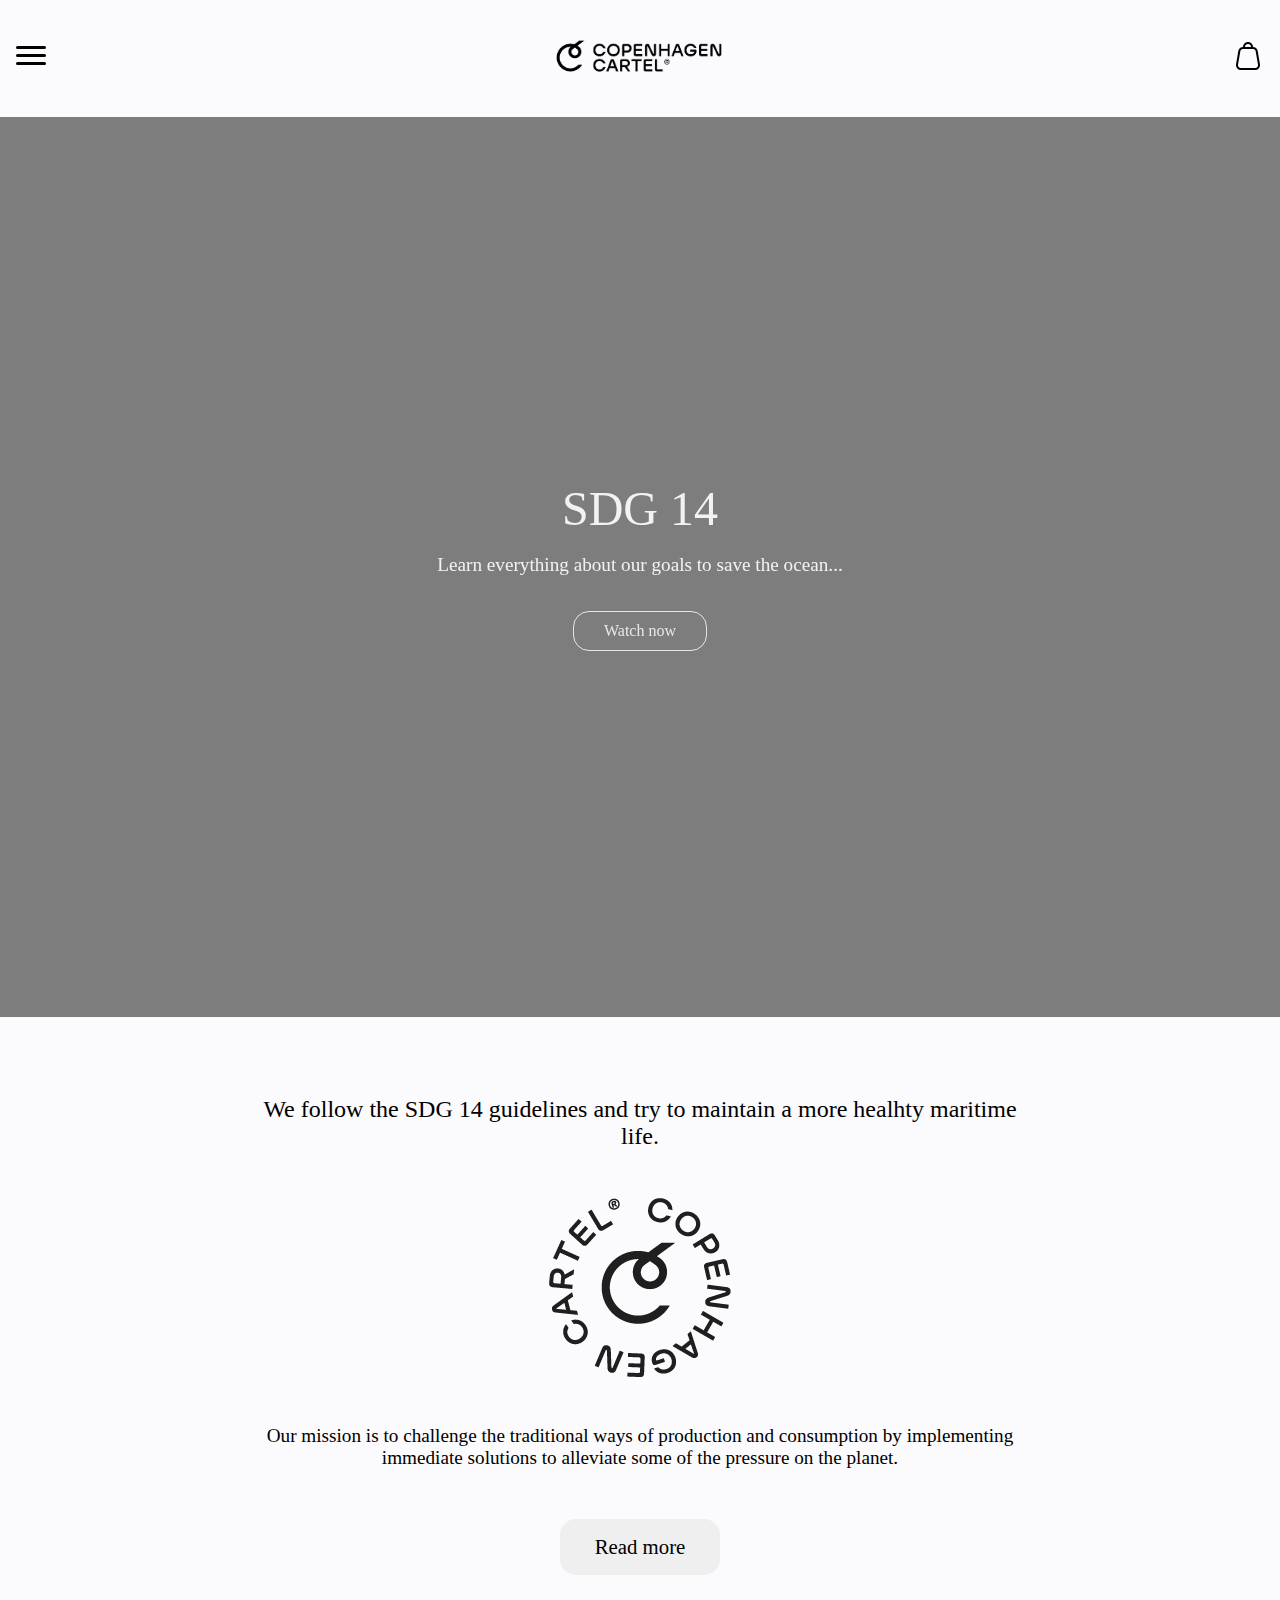
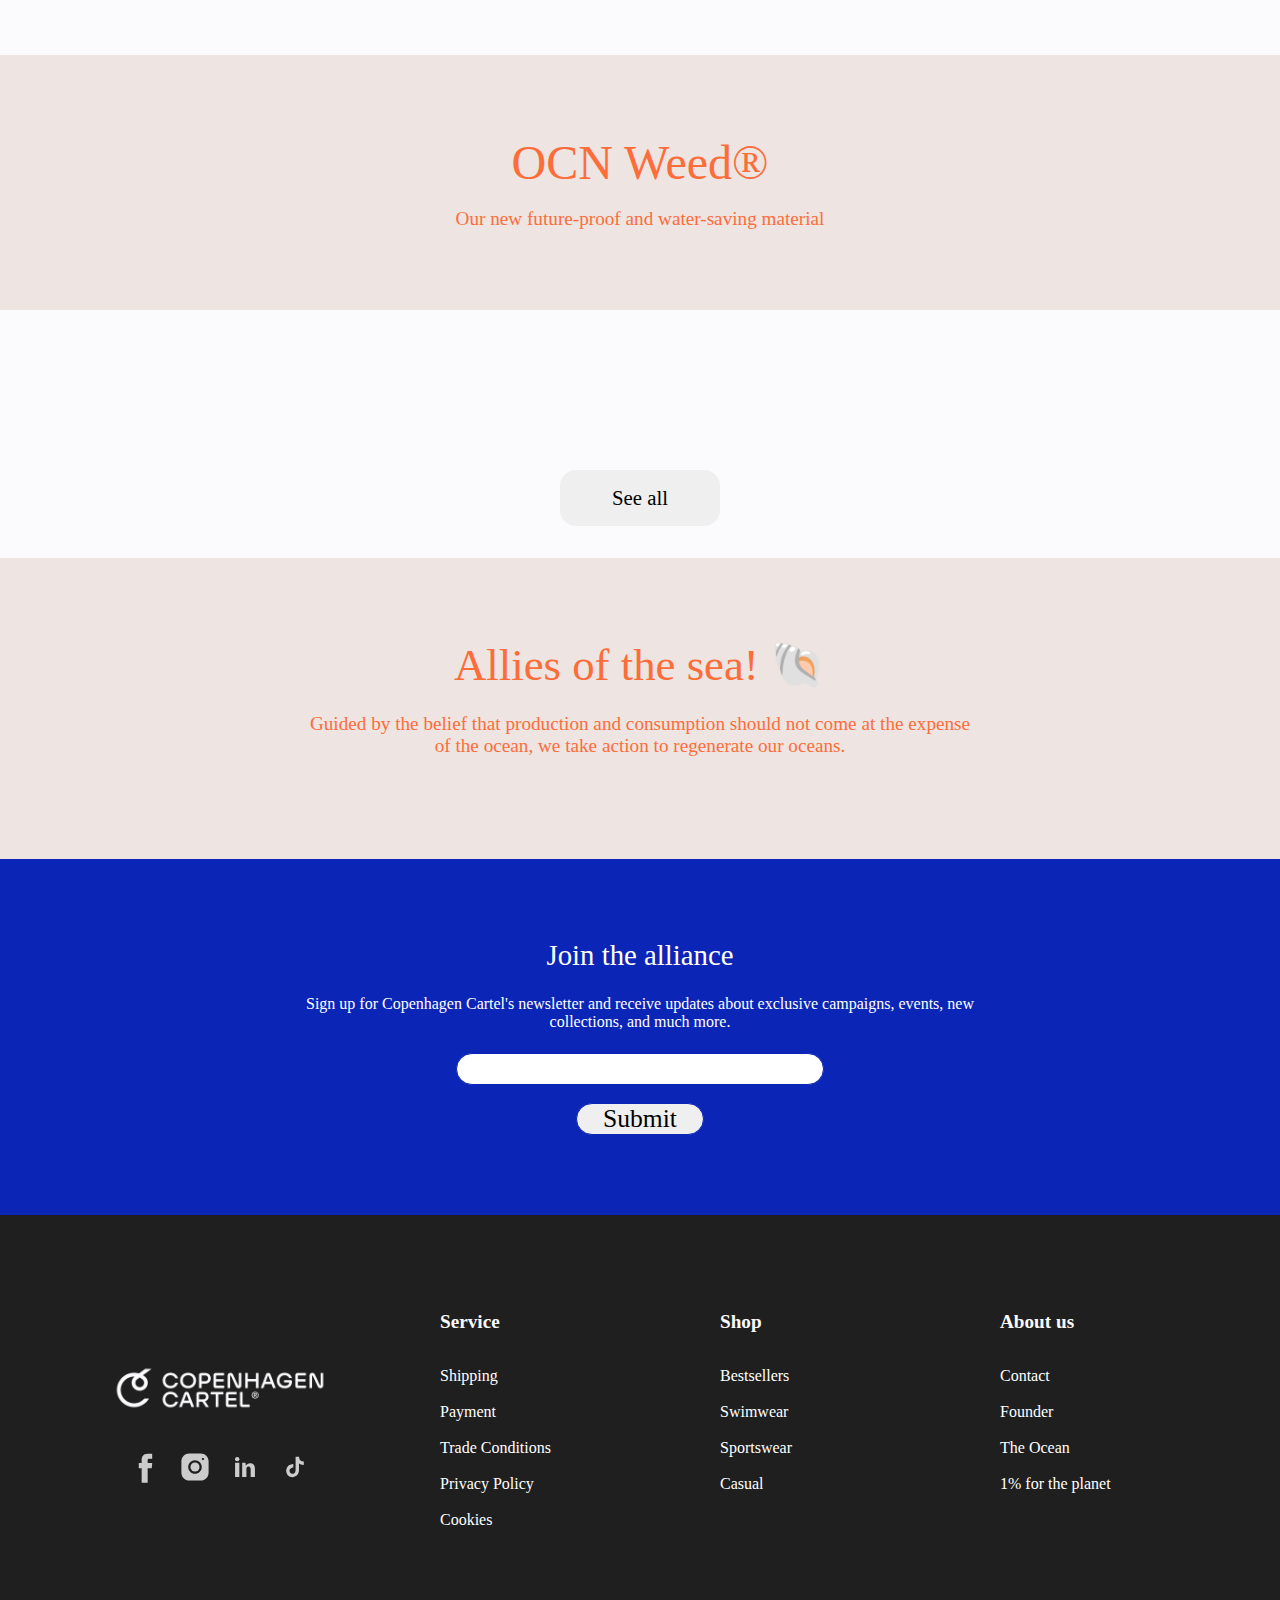
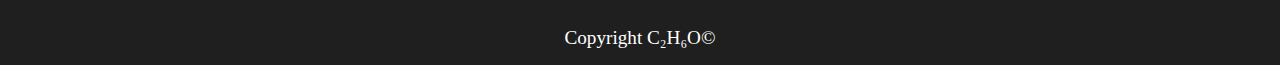
==== commit 44ee0cb0: "video added" ====
--- a/index.html
+++ b/index.html
@@ -101,7 +101,7 @@
             <div class="content">
                 <h1>SDG 14</h1>
                 <h3>Learn everything about our goals to save the ocean...</h3>
-                <a target="_blank" href="https://www.youtube.com/watch?v=trytLAUUUfE&ab_channel=GabrielKrawietz"
+                <a target="_blank" href="https://www.youtube.com/watch?v=vDifjoGJASI&ab_channel=GabrielKrawietz"
                     class="btn">Watch now</a>
             </div>
         </section>
--- a/stylesheet.css
+++ b/stylesheet.css
@@ -1,21 +1,3 @@
-/* PRELOADER  */
-
-.preloader {
-  position: relative;
-  background: #fbfafc url(assets/preloader2.svg) no-repeat center center;
-  background-size: 10%;
-  height: 100vh;
-  width: 100%;
-  position: fixed;
-  z-index: 100;
-  opacity: 1;
-  transition: opacity 0.5s;
-}
-
-.preloader-fade {
-  opacity: 0;
-}
-
 * {
   margin: 0;
   box-sizing: border-box;
@@ -366,10 +348,28 @@
   align-self: baseline;
 }
 
+/*----------SINGLE ITEM - BROWSER VIEW----------*/
+/* .product-feed-single {
+  background-color: #fbfafc;
+  display: grid;
+  justify-content: center;
+  grid-gap: 2rem;
+  padding: 5rem;
+  grid-template-columns: repeat(auto-fit, minmax(22em, 1fr));
+} */
+
+.product-feed-single {
+  background-color: #fbfafc;
+  padding: 5rem;
+  display: flex;
+  flex-direction: row;
+  align-content: stretch;
+  justify-content: center;
+}
+
 .product-single {
   display: grid;
   justify-content: center;
-  align-items: center;
   grid-template-columns: repeat(2, 1fr);
   grid-gap: 2rem;
   padding: 2rem;
@@ -378,18 +378,115 @@
   color: #fc6d3a;
 }
 
+.product-single {
+  max-width: fit-content;
+  /* align-items: flex-end; */
+}
+
+.imagebox {
+  border: 1px solid hotpink;
+  border-radius: 10%;
+}
+
 .product-single img {
-  border-radius: 0.5rem;
-  max-width: 30rem;
-}
-
-.product-single .details {
-  max-width: 55%;
-}
-
-/*--------------------------Monika PRODUCT CARD EDITS-------------------------------*/
-
-/* monika: PRICE */
+  border-radius: 10%;
+  max-width: 100%;
+  /*send it to the center*/
+}
+
+.product-details {
+  /* max-width: 55%; */
+  max-width: fit-content;
+  padding-right: 3rem;
+}
+
+.product-details h3 {
+  font-weight: 800;
+  padding: 0.5rem 0;
+}
+
+.price-single {
+  padding: 0.5rem 0;
+}
+
+.price-single span {
+  padding-left: 0.5rem;
+}
+
+.colour-single {
+  display: flex;
+  padding: 0.5rem 0;
+}
+
+ul {
+  list-style-type: none;
+  display: flex;
+  gap: 0.5rem;
+  padding-left: 0.5rem;
+}
+
+.colour-single li {
+  width: 1.2rem;
+  height: 1.2rem;
+  border-radius: 50%;
+}
+
+.inStock-single {
+  padding: 0.5rem 0;
+}
+
+.inStock-single span {
+  padding-left: 0.5rem;
+}
+
+.single-info {
+  border: 1px solid hotpink;
+  padding: 1rem;
+}
+
+.shopbtn {
+  padding-top: 1rem;
+}
+
+/*----Single Card - MOBILE VIEW*/
+@media screen and (max-width: 900px) {
+  .product-feed-single {
+    display: flex;
+    flex-direction: column;
+    grid-gap: 3rem;
+    padding: 3rem;
+    background-color: #eee4e1;
+    border-radius: 1rem;
+    color: #fc6d3a;
+  }
+
+  .product-single img {
+    max-width: 80vw;
+  }
+
+  .product-single {
+    display: flex;
+    flex-direction: column;
+    align-items: inherit;
+  }
+
+  .imagebox img {
+    max-width: 100%;
+    height: auto;
+  }
+
+  .single-info {
+    border: 1px solid hotpink;
+    padding: 1rem;
+  }
+
+  .shopbtn {
+    padding-top: 1.5rem;
+    text-align: end;
+  }
+}
+
+/*-------frontpage PRODUCT CARD ------------------------*/
 
 .price {
   padding: 0.5rem 0;
@@ -398,7 +495,6 @@
 .price span {
   padding-left: 0.5rem;
 }
-/* monika: STOCK */
 
 .inStock {
   padding: 0.5rem 0;
@@ -408,7 +504,6 @@
   padding-left: 0.5rem;
 }
 
-/* monika: COLORS */
 .colour {
   display: flex;
   padding: 0.5rem 0;
@@ -426,25 +521,6 @@
   height: 1.2rem;
   border-radius: 50%;
   border: 0.1px solid transparent;
-}
-
-@media screen and (max-width: 1200px) {
-  .product-single {
-    display: grid;
-    justify-content: center;
-    align-items: center;
-    justify-content: center;
-    align-items: center;
-    text-align: center;
-    grid-template-columns: repeat(1, 1fr);
-    padding: 2rem;
-    background-color: #eee4e1;
-    border-radius: 1rem;
-    color: #fc6d3a;
-  }
-  .product-single .details {
-    max-width: 100%;
-  }
 }
 
 .product img {
@@ -457,7 +533,7 @@
 }
 
 .goto:hover {
-  opacity: 0.7;
+  opacity: 0.8;
   transition: 0.5s;
 }
 
@@ -534,7 +610,7 @@
   position: absolute;
   cursor: pointer;
   opacity: 0;
-  z-index: 80;
+  z-index: 100;
 }
 #menuToggle span {
   display: block;
@@ -544,7 +620,7 @@
   position: relative;
   background: black;
   border-radius: 3px;
-  z-index: 80;
+  z-index: 100;
   transform-origin: 4px 0px;
   transition: transform 0.5s cubic-bezier(0.77, 0.2, 0.05, 1);
 }
